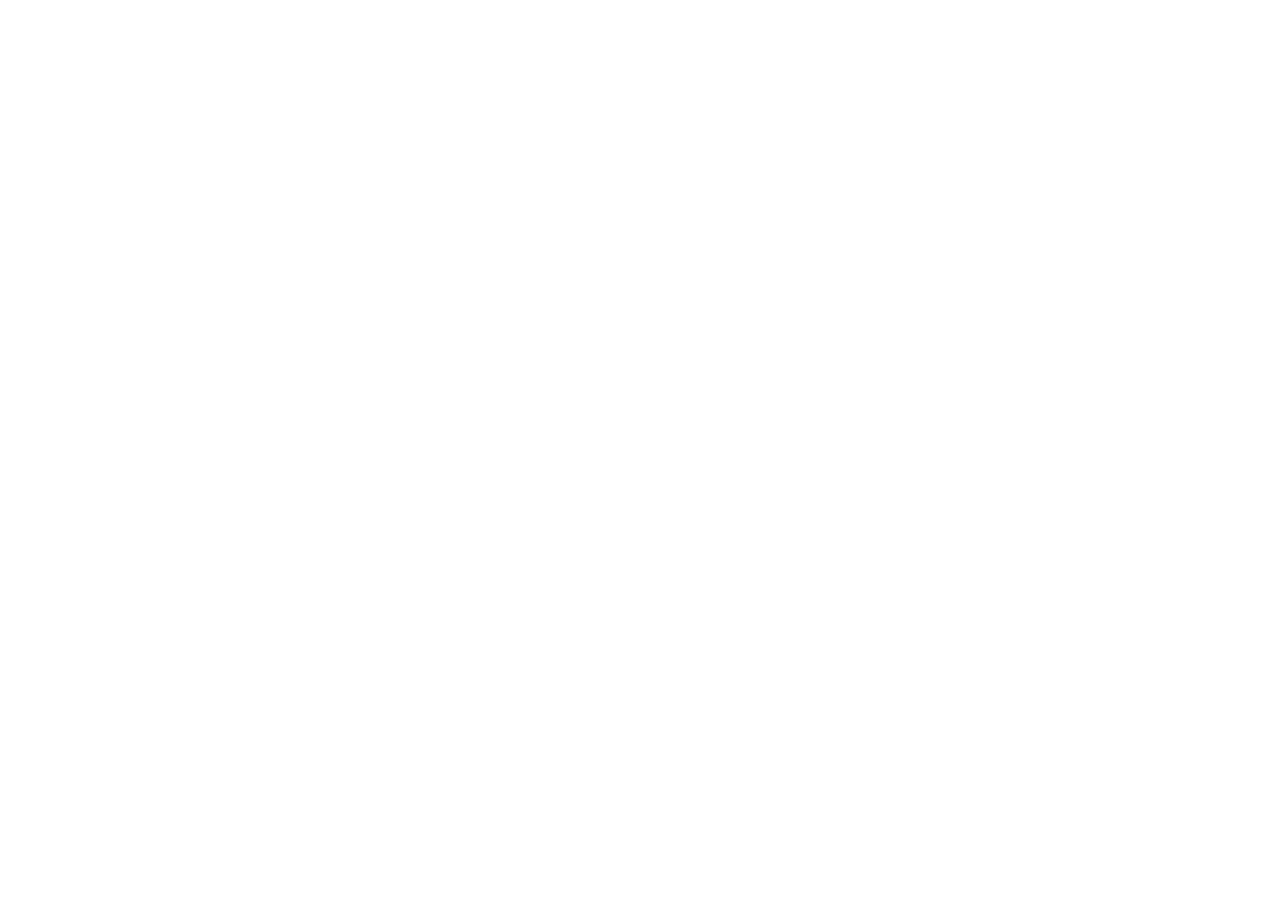
==== index.html @ c957949d "create project" ====
<!DOCTYPE html>
<html lang="en">

<head>
    <meta charset="UTF-8">
    <meta http-equiv="X-UA-Compatible" content="IE=edge">
    <meta name="viewport" content="width=device-width, initial-scale=1.0">
    <title>Document</title>
</head>

<body>

</body>

</html>
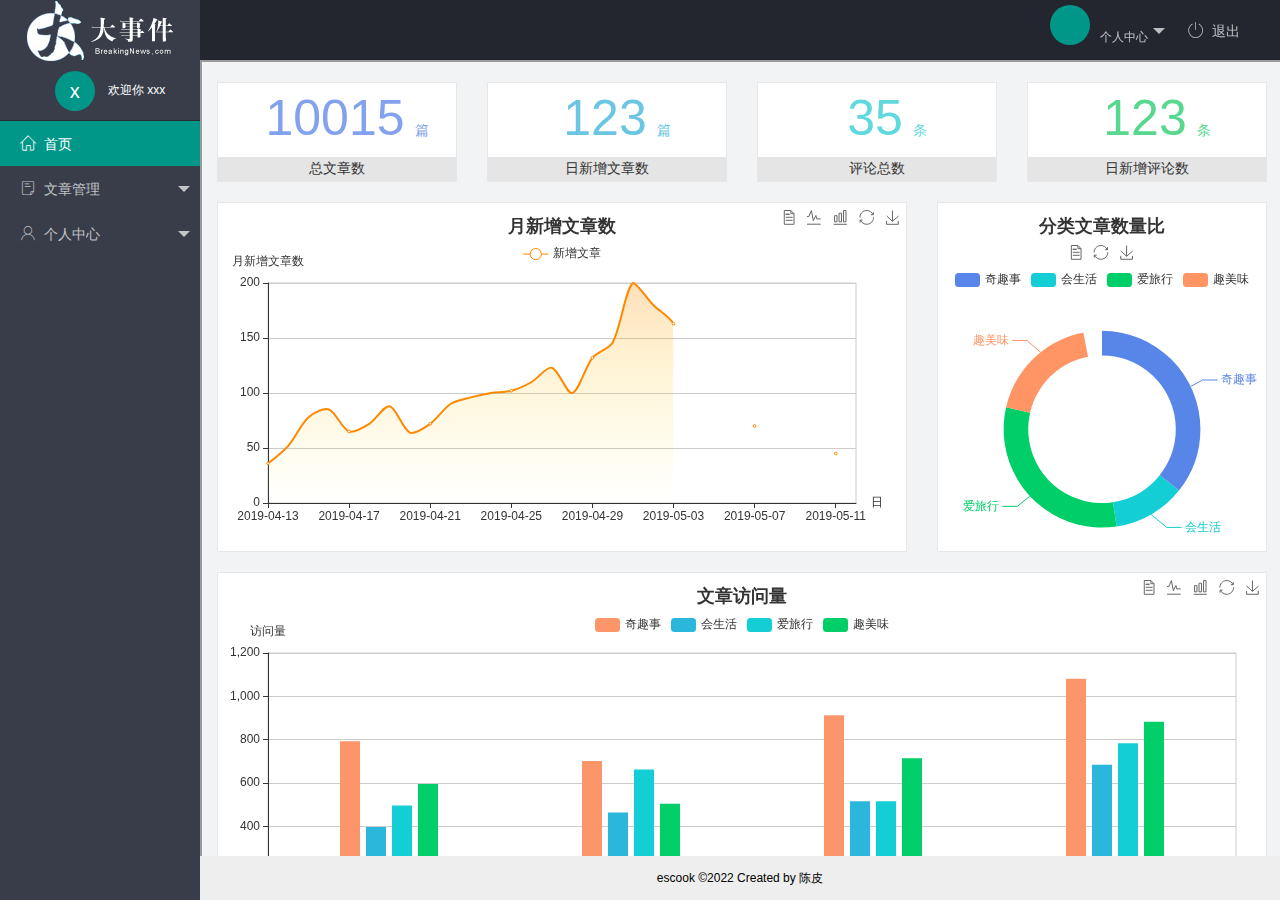
==== commit 9de8054d: "完成了主页的开发" ====
--- a/index.html
+++ b/index.html
@@ -6,9 +6,98 @@
     <meta http-equiv="X-UA-Compatible" content="IE=edge">
     <meta name="viewport" content="width=device-width, initial-scale=1.0">
     <title>Document</title>
+    <!-- 引入layui.css -->
+    <link rel="stylesheet" href="./assets/lib/layui/css/layui.css">
+    <!-- 引入自定义样式index.css -->
+    <link rel="stylesheet" href="./assets/css/index.css">
+    <!-- 引入字体图标 -->
+    <link rel="stylesheet" href="./assets/fonts/iconfont.css">
 </head>
 
 <body>
+    <div class="layui-layout layui-layout-admin">
+        <div class="layui-header">
+            <div class="layui-logo layui-hide-xs layui-bg-black">
+                <img src="./assets/images/logo.png" alt="">
+            </div>
+            <!-- 头部区域（可配合layui 已有的水平导航） -->
+            <ul class="layui-nav layui-layout-right">
+                <li class="layui-nav-item layui-hide layui-show-md-inline-block">
+                    <a href="javascript:;" class="userinfo">
+                        <img src="" class="layui-nav-img">
+                        <span class="text-avatar"></span>个人中心
+                    </a>
+                    <dl class="layui-nav-child">
+                        <dd><a href="">基本资料</a></dd>
+                        <dd><a href="">更换头像</a></dd>
+                        <dd><a href="">重置密码</a></dd>
+                    </dl>
+                </li>
+                <li class="layui-nav-item">
+                    <a href="javascript:;" id="btnLogout">
+                        <span class="iconfont icon-tuichu"></span>退出
+                    </a>
+                </li>
+            </ul>
+        </div>
+
+        <div class="layui-side layui-bg-black">
+            <div class="layui-side-scroll">
+                <div class="userinfo">
+                    <img src="" class="layui-nav-img">
+                    <span class="text-avatar">x</span>
+                    <span class="welcome">欢迎你 xxx</span>
+                </div>
+                <!-- 左侧导航区域（可配合layui已有的垂直导航） -->
+                <ul class="layui-nav layui-nav-tree" lay-shrink="all">
+                    <li class="layui-nav-item layui-this">
+                        <a href="./home/dashboard.html" target="fm">
+                            <span class="iconfont icon-home"></span>首页
+                        </a>
+                    </li>
+                    <li class="layui-nav-item">
+                        <a class="" href="javascript:;">
+                            <span class="iconfont icon-16"></span>文章管理
+                        </a>
+                        <dl class="layui-nav-child">
+                            <dd><a href="javascript:;"><i class="layui-icon layui-icon-app"></i>文章类别</a></dd>
+                            <dd><a href="javascript:;"><i class="layui-icon layui-icon-app"></i>文章列表</a></dd>
+                            <dd><a href="javascript:;"><i class="layui-icon layui-icon-app"></i>发布文章</a></dd>
+                        </dl>
+                    </li>
+                    <!--  layui-nav-itemed -->
+                    <li class="layui-nav-item">
+                        <a href="javascript:;">
+                            <span class="iconfont icon-user"></span>个人中心
+                        </a>
+                        <dl class="layui-nav-child">
+                            <dd><a href="javascript:;"><i class="layui-icon layui-icon-app"></i>基本资料</a></dd>
+                            <dd><a href="javascript:;"><i class="layui-icon layui-icon-app"></i>更换头像</a></dd>
+                            <dd><a href="javascript:;"><i class="layui-icon layui-icon-app"></i>重置密码</a></dd>
+                        </dl>
+                    </li>
+                </ul>
+            </div>
+        </div>
+
+        <div class="layui-body">
+            <iframe name="fm" src="./home/dashboard.html"></iframe>
+        </div>
+
+        <div class="layui-footer">
+            <!-- 底部固定区域 -->
+            escook ©2022 Created by 陈皮
+        </div>
+    </div>
+
+    <!-- 引入layui.js -->
+    <script src="./assets/lib/layui/layui.all.js"></script>
+    <!-- 引入jq -->
+    <script src="./assets/lib/jquery.js"></script>
+    <!-- 引入ajaxPrefilter -->
+    <script src="./assets/js/baseAPI.js"></script>
+    <!-- 引入自定义的js -->
+    <script src="./assets/js/index.js"></script>
 
 </body>
 
--- a/assets/lib/layui/css/layui.css
+++ b/assets/lib/layui/css/layui.css
@@ -0,0 +1,2 @@
+/** layui-v2.5.5 MIT License By https://www.layui.com */
+ .layui-inline,img{display:inline-block;vertical-align:middle}h1,h2,h3,h4,h5,h6{font-weight:400}.layui-edge,.layui-header,.layui-inline,.layui-main{position:relative}.layui-body,.layui-edge,.layui-elip{overflow:hidden}.layui-btn,.layui-edge,.layui-inline,img{vertical-align:middle}.layui-btn,.layui-disabled,.layui-icon,.layui-unselect{-moz-user-select:none;-webkit-user-select:none;-ms-user-select:none}.layui-elip,.layui-form-checkbox span,.layui-form-pane .layui-form-label{text-overflow:ellipsis;white-space:nowrap}.layui-breadcrumb,.layui-tree-btnGroup{visibility:hidden}blockquote,body,button,dd,div,dl,dt,form,h1,h2,h3,h4,h5,h6,input,li,ol,p,pre,td,textarea,th,ul{margin:0;padding:0;-webkit-tap-highlight-color:rgba(0,0,0,0)}a:active,a:hover{outline:0}img{border:none}li{list-style:none}table{border-collapse:collapse;border-spacing:0}h4,h5,h6{font-size:100%}button,input,optgroup,option,select,textarea{font-family:inherit;font-size:inherit;font-style:inherit;font-weight:inherit;outline:0}pre{white-space:pre-wrap;white-space:-moz-pre-wrap;white-space:-pre-wrap;white-space:-o-pre-wrap;word-wrap:break-word}body{line-height:24px;font:14px Helvetica Neue,Helvetica,PingFang SC,Tahoma,Arial,sans-serif}hr{height:1px;margin:10px 0;border:0;clear:both}a{color:#333;text-decoration:none}a:hover{color:#777}a cite{font-style:normal;*cursor:pointer}.layui-border-box,.layui-border-box *{box-sizing:border-box}.layui-box,.layui-box *{box-sizing:content-box}.layui-clear{clear:both;*zoom:1}.layui-clear:after{content:'\20';clear:both;*zoom:1;display:block;height:0}.layui-inline{*display:inline;*zoom:1}.layui-edge{display:inline-block;width:0;height:0;border-width:6px;border-style:dashed;border-color:transparent}.layui-edge-top{top:-4px;border-bottom-color:#999;border-bottom-style:solid}.layui-edge-right{border-left-color:#999;border-left-style:solid}.layui-edge-bottom{top:2px;border-top-color:#999;border-top-style:solid}.layui-edge-left{border-right-color:#999;border-right-style:solid}.layui-disabled,.layui-disabled:hover{color:#d2d2d2!important;cursor:not-allowed!important}.layui-circle{border-radius:100%}.layui-show{display:block!important}.layui-hide{display:none!important}@font-face{font-family:layui-icon;src:url(../font/iconfont.eot?v=250);src:url(../font/iconfont.eot?v=250#iefix) format('embedded-opentype'),url(../font/iconfont.woff2?v=250) format('woff2'),url(../font/iconfont.woff?v=250) format('woff'),url(../font/iconfont.ttf?v=250) format('truetype'),url(../font/iconfont.svg?v=250#layui-icon) format('svg')}.layui-icon{font-family:layui-icon!important;font-size:16px;font-style:normal;-webkit-font-smoothing:antialiased;-moz-osx-font-smoothing:grayscale}.layui-icon-reply-fill:before{content:"\e611"}.layui-icon-set-fill:before{content:"\e614"}.layui-icon-menu-fill:before{content:"\e60f"}.layui-icon-search:before{content:"\e615"}.layui-icon-share:before{content:"\e641"}.layui-icon-set-sm:before{content:"\e620"}.layui-icon-engine:before{content:"\e628"}.layui-icon-close:before{content:"\1006"}.layui-icon-close-fill:before{content:"\1007"}.layui-icon-chart-screen:before{content:"\e629"}.layui-icon-star:before{content:"\e600"}.layui-icon-circle-dot:before{content:"\e617"}.layui-icon-chat:before{content:"\e606"}.layui-icon-release:before{content:"\e609"}.layui-icon-list:before{content:"\e60a"}.layui-icon-chart:before{content:"\e62c"}.layui-icon-ok-circle:before{content:"\1005"}.layui-icon-layim-theme:before{content:"\e61b"}.layui-icon-table:before{content:"\e62d"}.layui-icon-right:before{content:"\e602"}.layui-icon-left:before{content:"\e603"}.layui-icon-cart-simple:before{content:"\e698"}.layui-icon-face-cry:before{content:"\e69c"}.layui-icon-face-smile:before{content:"\e6af"}.layui-icon-survey:before{content:"\e6b2"}.layui-icon-tree:before{content:"\e62e"}.layui-icon-upload-circle:before{content:"\e62f"}.layui-icon-add-circle:before{content:"\e61f"}.layui-icon-download-circle:before{content:"\e601"}.layui-icon-templeate-1:before{content:"\e630"}.layui-icon-util:before{content:"\e631"}.layui-icon-face-surprised:before{content:"\e664"}.layui-icon-edit:before{content:"\e642"}.layui-icon-speaker:before{content:"\e645"}.layui-icon-down:before{content:"\e61a"}.layui-icon-file:before{content:"\e621"}.layui-icon-layouts:before{content:"\e632"}.layui-icon-rate-half:before{content:"\e6c9"}.layui-icon-add-circle-fine:before{content:"\e608"}.layui-icon-prev-circle:before{content:"\e633"}.layui-icon-read:before{content:"\e705"}.layui-icon-404:before{content:"\e61c"}.layui-icon-carousel:before{content:"\e634"}.layui-icon-help:before{content:"\e607"}.layui-icon-code-circle:before{content:"\e635"}.layui-icon-water:before{content:"\e636"}.layui-icon-username:before{content:"\e66f"}.layui-icon-find-fill:before{content:"\e670"}.layui-icon-about:before{content:"\e60b"}.layui-icon-location:before{content:"\e715"}.layui-icon-up:before{content:"\e619"}.layui-icon-pause:before{content:"\e651"}.layui-icon-date:before{content:"\e637"}.layui-icon-layim-uploadfile:before{content:"\e61d"}.layui-icon-delete:before{content:"\e640"}.layui-icon-play:before{content:"\e652"}.layui-icon-top:before{content:"\e604"}.layui-icon-friends:before{content:"\e612"}.layui-icon-refresh-3:before{content:"\e9aa"}.layui-icon-ok:before{content:"\e605"}.layui-icon-layer:before{content:"\e638"}.layui-icon-face-smile-fine:before{content:"\e60c"}.layui-icon-dollar:before{content:"\e659"}.layui-icon-group:before{content:"\e613"}.layui-icon-layim-download:before{content:"\e61e"}.layui-icon-picture-fine:before{content:"\e60d"}.layui-icon-link:before{content:"\e64c"}.layui-icon-diamond:before{content:"\e735"}.layui-icon-log:before{content:"\e60e"}.layui-icon-rate-solid:before{content:"\e67a"}.layui-icon-fonts-del:before{content:"\e64f"}.layui-icon-unlink:before{content:"\e64d"}.layui-icon-fonts-clear:before{content:"\e639"}.layui-icon-triangle-r:before{content:"\e623"}.layui-icon-circle:before{content:"\e63f"}.layui-icon-radio:before{content:"\e643"}.layui-icon-align-center:before{content:"\e647"}.layui-icon-align-right:before{content:"\e648"}.layui-icon-align-left:before{content:"\e649"}.layui-icon-loading-1:before{content:"\e63e"}.layui-icon-return:before{content:"\e65c"}.layui-icon-fonts-strong:before{content:"\e62b"}.layui-icon-upload:before{content:"\e67c"}.layui-icon-dialogue:before{content:"\e63a"}.layui-icon-video:before{content:"\e6ed"}.layui-icon-headset:before{content:"\e6fc"}.layui-icon-cellphone-fine:before{content:"\e63b"}.layui-icon-add-1:before{content:"\e654"}.layui-icon-face-smile-b:before{content:"\e650"}.layui-icon-fonts-html:before{content:"\e64b"}.layui-icon-form:before{content:"\e63c"}.layui-icon-cart:before{content:"\e657"}.layui-icon-camera-fill:before{content:"\e65d"}.layui-icon-tabs:before{content:"\e62a"}.layui-icon-fonts-code:before{content:"\e64e"}.layui-icon-fire:before{content:"\e756"}.layui-icon-set:before{content:"\e716"}.layui-icon-fonts-u:before{content:"\e646"}.layui-icon-triangle-d:before{content:"\e625"}.layui-icon-tips:before{content:"\e702"}.layui-icon-picture:before{content:"\e64a"}.layui-icon-more-vertical:before{content:"\e671"}.layui-icon-flag:before{content:"\e66c"}.layui-icon-loading:before{content:"\e63d"}.layui-icon-fonts-i:before{content:"\e644"}.layui-icon-refresh-1:before{content:"\e666"}.layui-icon-rmb:before{content:"\e65e"}.layui-icon-home:before{content:"\e68e"}.layui-icon-user:before{content:"\e770"}.layui-icon-notice:before{content:"\e667"}.layui-icon-login-weibo:before{content:"\e675"}.layui-icon-voice:before{content:"\e688"}.layui-icon-upload-drag:before{content:"\e681"}.layui-icon-login-qq:before{content:"\e676"}.layui-icon-snowflake:before{content:"\e6b1"}.layui-icon-file-b:before{content:"\e655"}.layui-icon-template:before{content:"\e663"}.layui-icon-auz:before{content:"\e672"}.layui-icon-console:before{content:"\e665"}.layui-icon-app:before{content:"\e653"}.layui-icon-prev:before{content:"\e65a"}.layui-icon-website:before{content:"\e7ae"}.layui-icon-next:before{content:"\e65b"}.layui-icon-component:before{content:"\e857"}.layui-icon-more:before{content:"\e65f"}.layui-icon-login-wechat:before{content:"\e677"}.layui-icon-shrink-right:before{content:"\e668"}.layui-icon-spread-left:before{content:"\e66b"}.layui-icon-camera:before{content:"\e660"}.layui-icon-note:before{content:"\e66e"}.layui-icon-refresh:before{content:"\e669"}.layui-icon-female:before{content:"\e661"}.layui-icon-male:before{content:"\e662"}.layui-icon-password:before{content:"\e673"}.layui-icon-senior:before{content:"\e674"}.layui-icon-theme:before{content:"\e66a"}.layui-icon-tread:before{content:"\e6c5"}.layui-icon-praise:before{content:"\e6c6"}.layui-icon-star-fill:before{content:"\e658"}.layui-icon-rate:before{content:"\e67b"}.layui-icon-template-1:before{content:"\e656"}.layui-icon-vercode:before{content:"\e679"}.layui-icon-cellphone:before{content:"\e678"}.layui-icon-screen-full:before{content:"\e622"}.layui-icon-screen-restore:before{content:"\e758"}.layui-icon-cols:before{content:"\e610"}.layui-icon-export:before{content:"\e67d"}.layui-icon-print:before{content:"\e66d"}.layui-icon-slider:before{content:"\e714"}.layui-icon-addition:before{content:"\e624"}.layui-icon-subtraction:before{content:"\e67e"}.layui-icon-service:before{content:"\e626"}.layui-icon-transfer:before{content:"\e691"}.layui-main{width:1140px;margin:0 auto}.layui-header{z-index:1000;height:60px}.layui-header a:hover{transition:all .5s;-webkit-transition:all .5s}.layui-side{position:fixed;left:0;top:0;bottom:0;z-index:999;width:200px;overflow-x:hidden}.layui-side-scroll{position:relative;width:220px;height:100%;overflow-x:hidden}.layui-body{position:absolute;left:200px;right:0;top:0;bottom:0;z-index:998;width:auto;overflow-y:auto;box-sizing:border-box}.layui-layout-body{overflow:hidden}.layui-layout-admin .layui-header{background-color:#23262E}.layui-layout-admin .layui-side{top:60px;width:200px;overflow-x:hidden}.layui-layout-admin .layui-body{position:fixed;top:60px;bottom:44px}.layui-layout-admin .layui-main{width:auto;margin:0 15px}.layui-layout-admin .layui-footer{position:fixed;left:200px;right:0;bottom:0;height:44px;line-height:44px;padding:0 15px;background-color:#eee}.layui-layout-admin .layui-logo{position:absolute;left:0;top:0;width:200px;height:100%;line-height:60px;text-align:center;color:#009688;font-size:16px}.layui-layout-admin .layui-header .layui-nav{background:0 0}.layui-layout-left{position:absolute!important;left:200px;top:0}.layui-layout-right{position:absolute!important;right:0;top:0}.layui-container{position:relative;margin:0 auto;padding:0 15px;box-sizing:border-box}.layui-fluid{position:relative;margin:0 auto;padding:0 15px}.layui-row:after,.layui-row:before{content:'';display:block;clear:both}.layui-col-lg1,.layui-col-lg10,.layui-col-lg11,.layui-col-lg12,.layui-col-lg2,.layui-col-lg3,.layui-col-lg4,.layui-col-lg5,.layui-col-lg6,.layui-col-lg7,.layui-col-lg8,.layui-col-lg9,.layui-col-md1,.layui-col-md10,.layui-col-md11,.layui-col-md12,.layui-col-md2,.layui-col-md3,.layui-col-md4,.layui-col-md5,.layui-col-md6,.layui-col-md7,.layui-col-md8,.layui-col-md9,.layui-col-sm1,.layui-col-sm10,.layui-col-sm11,.layui-col-sm12,.layui-col-sm2,.layui-col-sm3,.layui-col-sm4,.layui-col-sm5,.layui-col-sm6,.layui-col-sm7,.layui-col-sm8,.layui-col-sm9,.layui-col-xs1,.layui-col-xs10,.layui-col-xs11,.layui-col-xs12,.layui-col-xs2,.layui-col-xs3,.layui-col-xs4,.layui-col-xs5,.layui-col-xs6,.layui-col-xs7,.layui-col-xs8,.layui-col-xs9{position:relative;display:block;box-sizing:border-box}.layui-col-xs1,.layui-col-xs10,.layui-col-xs11,.layui-col-xs12,.layui-col-xs2,.layui-col-xs3,.layui-col-xs4,.layui-col-xs5,.layui-col-xs6,.layui-col-xs7,.layui-col-xs8,.layui-col-xs9{float:left}.layui-col-xs1{width:8.33333333%}.layui-col-xs2{width:16.66666667%}.layui-col-xs3{width:25%}.layui-col-xs4{width:33.33333333%}.layui-col-xs5{width:41.66666667%}.layui-col-xs6{width:50%}.layui-col-xs7{width:58.33333333%}.layui-col-xs8{width:66.66666667%}.layui-col-xs9{width:75%}.layui-col-xs10{width:83.33333333%}.layui-col-xs11{width:91.66666667%}.layui-col-xs12{width:100%}.layui-col-xs-offset1{margin-left:8.33333333%}.layui-col-xs-offset2{margin-left:16.66666667%}.layui-col-xs-offset3{margin-left:25%}.layui-col-xs-offset4{margin-left:33.33333333%}.layui-col-xs-offset5{margin-left:41.66666667%}.layui-col-xs-offset6{margin-left:50%}.layui-col-xs-offset7{margin-left:58.33333333%}.layui-col-xs-offset8{margin-left:66.66666667%}.layui-col-xs-offset9{margin-left:75%}.layui-col-xs-offset10{margin-left:83.33333333%}.layui-col-xs-offset11{margin-left:91.66666667%}.layui-col-xs-offset12{margin-left:100%}@media screen and (max-width:768px){.layui-hide-xs{display:none!important}.layui-show-xs-block{display:block!important}.layui-show-xs-inline{display:inline!important}.layui-show-xs-inline-block{display:inline-block!important}}@media screen and (min-width:768px){.layui-container{width:750px}.layui-hide-sm{display:none!important}.layui-show-sm-block{display:block!important}.layui-show-sm-inline{display:inline!important}.layui-show-sm-inline-block{display:inline-block!important}.layui-col-sm1,.layui-col-sm10,.layui-col-sm11,.layui-col-sm12,.layui-col-sm2,.layui-col-sm3,.layui-col-sm4,.layui-col-sm5,.layui-col-sm6,.layui-col-sm7,.layui-col-sm8,.layui-col-sm9{float:left}.layui-col-sm1{width:8.33333333%}.layui-col-sm2{width:16.66666667%}.layui-col-sm3{width:25%}.layui-col-sm4{width:33.33333333%}.layui-col-sm5{width:41.66666667%}.layui-col-sm6{width:50%}.layui-col-sm7{width:58.33333333%}.layui-col-sm8{width:66.66666667%}.layui-col-sm9{width:75%}.layui-col-sm10{width:83.33333333%}.layui-col-sm11{width:91.66666667%}.layui-col-sm12{width:100%}.layui-col-sm-offset1{margin-left:8.33333333%}.layui-col-sm-offset2{margin-left:16.66666667%}.layui-col-sm-offset3{margin-left:25%}.layui-col-sm-offset4{margin-left:33.33333333%}.layui-col-sm-offset5{margin-left:41.66666667%}.layui-col-sm-offset6{margin-left:50%}.layui-col-sm-offset7{margin-left:58.33333333%}.layui-col-sm-offset8{margin-left:66.66666667%}.layui-col-sm-offset9{margin-left:75%}.layui-col-sm-offset10{margin-left:83.33333333%}.layui-col-sm-offset11{margin-left:91.66666667%}.layui-col-sm-offset12{margin-left:100%}}@media screen and (min-width:992px){.layui-container{width:970px}.layui-hide-md{display:none!important}.layui-show-md-block{display:block!important}.layui-show-md-inline{display:inline!important}.layui-show-md-inline-block{display:inline-block!important}.layui-col-md1,.layui-col-md10,.layui-col-md11,.layui-col-md12,.layui-col-md2,.layui-col-md3,.layui-col-md4,.layui-col-md5,.layui-col-md6,.layui-col-md7,.layui-col-md8,.layui-col-md9{float:left}.layui-col-md1{width:8.33333333%}.layui-col-md2{width:16.66666667%}.layui-col-md3{width:25%}.layui-col-md4{width:33.33333333%}.layui-col-md5{width:41.66666667%}.layui-col-md6{width:50%}.layui-col-md7{width:58.33333333%}.layui-col-md8{width:66.66666667%}.layui-col-md9{width:75%}.layui-col-md10{width:83.33333333%}.layui-col-md11{width:91.66666667%}.layui-col-md12{width:100%}.layui-col-md-offset1{margin-left:8.33333333%}.layui-col-md-offset2{margin-left:16.66666667%}.layui-col-md-offset3{margin-left:25%}.layui-col-md-offset4{margin-left:33.33333333%}.layui-col-md-offset5{margin-left:41.66666667%}.layui-col-md-offset6{margin-left:50%}.layui-col-md-offset7{margin-left:58.33333333%}.layui-col-md-offset8{margin-left:66.66666667%}.layui-col-md-offset9{margin-left:75%}.layui-col-md-offset10{margin-left:83.33333333%}.layui-col-md-offset11{margin-left:91.66666667%}.layui-col-md-offset12{margin-left:100%}}@media screen and (min-width:1200px){.layui-container{width:1170px}.layui-hide-lg{display:none!important}.layui-show-lg-block{display:block!important}.layui-show-lg-inline{display:inline!important}.layui-show-lg-inline-block{display:inline-block!important}.layui-col-lg1,.layui-col-lg10,.layui-col-lg11,.layui-col-lg12,.layui-col-lg2,.layui-col-lg3,.layui-col-lg4,.layui-col-lg5,.layui-col-lg6,.layui-col-lg7,.layui-col-lg8,.layui-col-lg9{float:left}.layui-col-lg1{width:8.33333333%}.layui-col-lg2{width:16.66666667%}.layui-col-lg3{width:25%}.layui-col-lg4{width:33.33333333%}.layui-col-lg5{width:41.66666667%}.layui-col-lg6{width:50%}.layui-col-lg7{width:58.33333333%}.layui-col-lg8{width:66.66666667%}.layui-col-lg9{width:75%}.layui-col-lg10{width:83.33333333%}.layui-col-lg11{width:91.66666667%}.layui-col-lg12{width:100%}.layui-col-lg-offset1{margin-left:8.33333333%}.layui-col-lg-offset2{margin-left:16.66666667%}.layui-col-lg-offset3{margin-left:25%}.layui-col-lg-offset4{margin-left:33.33333333%}.layui-col-lg-offset5{margin-left:41.66666667%}.layui-col-lg-offset6{margin-left:50%}.layui-col-lg-offset7{margin-left:58.33333333%}.layui-col-lg-offset8{margin-left:66.66666667%}.layui-col-lg-offset9{margin-left:75%}.layui-col-lg-offset10{margin-left:83.33333333%}.layui-col-lg-offset11{margin-left:91.66666667%}.layui-col-lg-offset12{margin-left:100%}}.layui-col-space1{margin:-.5px}.layui-col-space1>*{padding:.5px}.layui-col-space3{margin:-1.5px}.layui-col-space3>*{padding:1.5px}.layui-col-space5{margin:-2.5px}.layui-col-space5>*{padding:2.5px}.layui-col-space8{margin:-3.5px}.layui-col-space8>*{padding:3.5px}.layui-col-space10{margin:-5px}.layui-col-space10>*{padding:5px}.layui-col-space12{margin:-6px}.layui-col-space12>*{padding:6px}.layui-col-space15{margin:-7.5px}.layui-col-space15>*{padding:7.5px}.layui-col-space18{margin:-9px}.layui-col-space18>*{padding:9px}.layui-col-space20{margin:-10px}.layui-col-space20>*{padding:10px}.layui-col-space22{margin:-11px}.layui-col-space22>*{padding:11px}.layui-col-space25{margin:-12.5px}.layui-col-space25>*{padding:12.5px}.layui-col-space30{margin:-15px}.layui-col-space30>*{padding:15px}.layui-btn,.layui-input,.layui-select,.layui-textarea,.layui-upload-button{outline:0;-webkit-appearance:none;transition:all .3s;-webkit-transition:all .3s;box-sizing:border-box}.layui-elem-quote{margin-bottom:10px;padding:15px;line-height:22px;border-left:5px solid #009688;border-radius:0 2px 2px 0;background-color:#f2f2f2}.layui-quote-nm{border-style:solid;border-width:1px 1px 1px 5px;background:0 0}.layui-elem-field{margin-bottom:10px;padding:0;border-width:1px;border-style:solid}.layui-elem-field legend{margin-left:20px;padding:0 10px;font-size:20px;font-weight:300}.layui-field-title{margin:10px 0 20px;border-width:1px 0 0}.layui-field-box{padding:10px 15px}.layui-field-title .layui-field-box{padding:10px 0}.layui-progress{position:relative;height:6px;border-radius:20px;background-color:#e2e2e2}.layui-progress-bar{position:absolute;left:0;top:0;width:0;max-width:100%;height:6px;border-radius:20px;text-align:right;background-color:#5FB878;transition:all .3s;-webkit-transition:all .3s}.layui-progress-big,.layui-progress-big .layui-progress-bar{height:18px;line-height:18px}.layui-progress-text{position:relative;top:-20px;line-height:18px;font-size:12px;color:#666}.layui-progress-big .layui-progress-text{position:static;padding:0 10px;color:#fff}.layui-collapse{border-width:1px;border-style:solid;border-radius:2px}.layui-colla-content,.layui-colla-item{border-top-width:1px;border-top-style:solid}.layui-colla-item:first-child{border-top:none}.layui-colla-title{position:relative;height:42px;line-height:42px;padding:0 15px 0 35px;color:#333;background-color:#f2f2f2;cursor:pointer;font-size:14px;overflow:hidden}.layui-colla-content{display:none;padding:10px 15px;line-height:22px;color:#666}.layui-colla-icon{position:absolute;left:15px;top:0;font-size:14px}.layui-card{margin-bottom:15px;border-radius:2px;background-color:#fff;box-shadow:0 1px 2px 0 rgba(0,0,0,.05)}.layui-card:last-child{margin-bottom:0}.layui-card-header{position:relative;height:42px;line-height:42px;padding:0 15px;border-bottom:1px solid #f6f6f6;color:#333;border-radius:2px 2px 0 0;font-size:14px}.layui-bg-black,.layui-bg-blue,.layui-bg-cyan,.layui-bg-green,.layui-bg-orange,.layui-bg-red{color:#fff!important}.layui-card-body{position:relative;padding:10px 15px;line-height:24px}.layui-card-body[pad15]{padding:15px}.layui-card-body[pad20]{padding:20px}.layui-card-body .layui-table{margin:5px 0}.layui-card .layui-tab{margin:0}.layui-panel-window{position:relative;padding:15px;border-radius:0;border-top:5px solid #E6E6E6;background-color:#fff}.layui-auxiliar-moving{position:fixed;left:0;right:0;top:0;bottom:0;width:100%;height:100%;background:0 0;z-index:9999999999}.layui-form-label,.layui-form-mid,.layui-form-select,.layui-input-block,.layui-input-inline,.layui-textarea{position:relative}.layui-bg-red{background-color:#FF5722!important}.layui-bg-orange{background-color:#FFB800!important}.layui-bg-green{background-color:#009688!important}.layui-bg-cyan{background-color:#2F4056!important}.layui-bg-blue{background-color:#1E9FFF!important}.layui-bg-black{background-color:#393D49!important}.layui-bg-gray{background-color:#eee!important;color:#666!important}.layui-badge-rim,.layui-colla-content,.layui-colla-item,.layui-collapse,.layui-elem-field,.layui-form-pane .layui-form-item[pane],.layui-form-pane .layui-form-label,.layui-input,.layui-layedit,.layui-layedit-tool,.layui-quote-nm,.layui-select,.layui-tab-bar,.layui-tab-card,.layui-tab-title,.layui-tab-title .layui-this:after,.layui-textarea{border-color:#e6e6e6}.layui-timeline-item:before,hr{background-color:#e6e6e6}.layui-text{line-height:22px;font-size:14px;color:#666}.layui-text h1,.layui-text h2,.layui-text h3{font-weight:500;color:#333}.layui-text h1{font-size:30px}.layui-text h2{font-size:24px}.layui-text h3{font-size:18px}.layui-text a:not(.layui-btn){color:#01AAED}.layui-text a:not(.layui-btn):hover{text-decoration:underline}.layui-text ul{padding:5px 0 5px 15px}.layui-text ul li{margin-top:5px;list-style-type:disc}.layui-text em,.layui-word-aux{color:#999!important;padding:0 5px!important}.layui-btn{display:inline-block;height:38px;line-height:38px;padding:0 18px;background-color:#009688;color:#fff;white-space:nowrap;text-align:center;font-size:14px;border:none;border-radius:2px;cursor:pointer}.layui-btn:hover{opacity:.8;filter:alpha(opacity=80);color:#fff}.layui-btn:active{opacity:1;filter:alpha(opacity=100)}.layui-btn+.layui-btn{margin-left:10px}.layui-btn-container{font-size:0}.layui-btn-container .layui-btn{margin-right:10px;margin-bottom:10px}.layui-btn-container .layui-btn+.layui-btn{margin-left:0}.layui-table .layui-btn-container .layui-btn{margin-bottom:9px}.layui-btn-radius{border-radius:100px}.layui-btn .layui-icon{margin-right:3px;font-size:18px;vertical-align:bottom;vertical-align:middle\9}.layui-btn-primary{border:1px solid #C9C9C9;background-color:#fff;color:#555}.layui-btn-primary:hover{border-color:#009688;color:#333}.layui-btn-normal{background-color:#1E9FFF}.layui-btn-warm{background-color:#FFB800}.layui-btn-danger{background-color:#FF5722}.layui-btn-checked{background-color:#5FB878}.layui-btn-disabled,.layui-btn-disabled:active,.layui-btn-disabled:hover{border:1px solid #e6e6e6;background-color:#FBFBFB;color:#C9C9C9;cursor:not-allowed;opacity:1}.layui-btn-lg{height:44px;line-height:44px;padding:0 25px;font-size:16px}.layui-btn-sm{height:30px;line-height:30px;padding:0 10px;font-size:12px}.layui-btn-sm i{font-size:16px!important}.layui-btn-xs{height:22px;line-height:22px;padding:0 5px;font-size:12px}.layui-btn-xs i{font-size:14px!important}.layui-btn-group{display:inline-block;vertical-align:middle;font-size:0}.layui-btn-group .layui-btn{margin-left:0!important;margin-right:0!important;border-left:1px solid rgba(255,255,255,.5);border-radius:0}.layui-btn-group .layui-btn-primary{border-left:none}.layui-btn-group .layui-btn-primary:hover{border-color:#C9C9C9;color:#009688}.layui-btn-group .layui-btn:first-child{border-left:none;border-radius:2px 0 0 2px}.layui-btn-group .layui-btn-primary:first-child{border-left:1px solid #c9c9c9}.layui-btn-group .layui-btn:last-child{border-radius:0 2px 2px 0}.layui-btn-group .layui-btn+.layui-btn{margin-left:0}.layui-btn-group+.layui-btn-group{margin-left:10px}.layui-btn-fluid{width:100%}.layui-input,.layui-select,.layui-textarea{height:38px;line-height:1.3;line-height:38px\9;border-width:1px;border-style:solid;background-color:#fff;border-radius:2px}.layui-input::-webkit-input-placeholder,.layui-select::-webkit-input-placeholder,.layui-textarea::-webkit-input-placeholder{line-height:1.3}.layui-input,.layui-textarea{display:block;width:100%;padding-left:10px}.layui-input:hover,.layui-textarea:hover{border-color:#D2D2D2!important}.layui-input:focus,.layui-textarea:focus{border-color:#C9C9C9!important}.layui-textarea{min-height:100px;height:auto;line-height:20px;padding:6px 10px;resize:vertical}.layui-select{padding:0 10px}.layui-form input[type=checkbox],.layui-form input[type=radio],.layui-form select{display:none}.layui-form [lay-ignore]{display:initial}.layui-form-item{margin-bottom:15px;clear:both;*zoom:1}.layui-form-item:after{content:'\20';clear:both;*zoom:1;display:block;height:0}.layui-form-label{float:left;display:block;padding:9px 15px;width:80px;font-weight:400;line-height:20px;text-align:right}.layui-form-label-col{display:block;float:none;padding:9px 0;line-height:20px;text-align:left}.layui-form-item .layui-inline{margin-bottom:5px;margin-right:10px}.layui-input-block{margin-left:110px;min-height:36px}.layui-input-inline{display:inline-block;vertical-align:middle}.layui-form-item .layui-input-inline{float:left;width:190px;margin-right:10px}.layui-form-text .layui-input-inline{width:auto}.layui-form-mid{float:left;display:block;padding:9px 0!important;line-height:20px;margin-right:10px}.layui-form-danger+.layui-form-select .layui-input,.layui-form-danger:focus{border-color:#FF5722!important}.layui-form-select .layui-input{padding-right:30px;cursor:pointer}.layui-form-select .layui-edge{position:absolute;right:10px;top:50%;margin-top:-3px;cursor:pointer;border-width:6px;border-top-color:#c2c2c2;border-top-style:solid;transition:all .3s;-webkit-transition:all .3s}.layui-form-select dl{display:none;position:absolute;left:0;top:42px;padding:5px 0;z-index:899;min-width:100%;border:1px solid #d2d2d2;max-height:300px;overflow-y:auto;background-color:#fff;border-radius:2px;box-shadow:0 2px 4px rgba(0,0,0,.12);box-sizing:border-box}.layui-form-select dl dd,.layui-form-select dl dt{padding:0 10px;line-height:36px;white-space:nowrap;overflow:hidden;text-overflow:ellipsis}.layui-form-select dl dt{font-size:12px;color:#999}.layui-form-select dl dd{cursor:pointer}.layui-form-select dl dd:hover{background-color:#f2f2f2;-webkit-transition:.5s all;transition:.5s all}.layui-form-select .layui-select-group dd{padding-left:20px}.layui-form-select dl dd.layui-select-tips{padding-left:10px!important;color:#999}.layui-form-select dl dd.layui-this{background-color:#5FB878;color:#fff}.layui-form-checkbox,.layui-form-select dl dd.layui-disabled{background-color:#fff}.layui-form-selected dl{display:block}.layui-form-checkbox,.layui-form-checkbox *,.layui-form-switch{display:inline-block;vertical-align:middle}.layui-form-selected .layui-edge{margin-top:-9px;-webkit-transform:rotate(180deg);transform:rotate(180deg);margin-top:-3px\9}:root .layui-form-selected .layui-edge{margin-top:-9px\0/IE9}.layui-form-selectup dl{top:auto;bottom:42px}.layui-select-none{margin:5px 0;text-align:center;color:#999}.layui-select-disabled .layui-disabled{border-color:#eee!important}.layui-select-disabled .layui-edge{border-top-color:#d2d2d2}.layui-form-checkbox{position:relative;height:30px;line-height:30px;margin-right:10px;padding-right:30px;cursor:pointer;font-size:0;-webkit-transition:.1s linear;transition:.1s linear;box-sizing:border-box}.layui-form-checkbox span{padding:0 10px;height:100%;font-size:14px;border-radius:2px 0 0 2px;background-color:#d2d2d2;color:#fff;overflow:hidden}.layui-form-checkbox:hover span{background-color:#c2c2c2}.layui-form-checkbox i{position:absolute;right:0;top:0;width:30px;height:28px;border:1px solid #d2d2d2;border-left:none;border-radius:0 2px 2px 0;color:#fff;font-size:20px;text-align:center}.layui-form-checkbox:hover i{border-color:#c2c2c2;color:#c2c2c2}.layui-form-checked,.layui-form-checked:hover{border-color:#5FB878}.layui-form-checked span,.layui-form-checked:hover span{background-color:#5FB878}.layui-form-checked i,.layui-form-checked:hover i{color:#5FB878}.layui-form-item .layui-form-checkbox{margin-top:4px}.layui-form-checkbox[lay-skin=primary]{height:auto!important;line-height:normal!important;min-width:18px;min-height:18px;border:none!important;margin-right:0;padding-left:28px;padding-right:0;background:0 0}.layui-form-checkbox[lay-skin=primary] span{padding-left:0;padding-right:15px;line-height:18px;background:0 0;color:#666}.layui-form-checkbox[lay-skin=primary] i{right:auto;left:0;width:16px;height:16px;line-height:16px;border:1px solid #d2d2d2;font-size:12px;border-radius:2px;background-color:#fff;-webkit-transition:.1s linear;transition:.1s linear}.layui-form-checkbox[lay-skin=primary]:hover i{border-color:#5FB878;color:#fff}.layui-form-checked[lay-skin=primary] i{border-color:#5FB878!important;background-color:#5FB878;color:#fff}.layui-checkbox-disbaled[lay-skin=primary] span{background:0 0!important;color:#c2c2c2}.layui-checkbox-disbaled[lay-skin=primary]:hover i{border-color:#d2d2d2}.layui-form-item .layui-form-checkbox[lay-skin=primary]{margin-top:10px}.layui-form-switch{position:relative;height:22px;line-height:22px;min-width:35px;padding:0 5px;margin-top:8px;border:1px solid #d2d2d2;border-radius:20px;cursor:pointer;background-color:#fff;-webkit-transition:.1s linear;transition:.1s linear}.layui-form-switch i{position:absolute;left:5px;top:3px;width:16px;height:16px;border-radius:20px;background-color:#d2d2d2;-webkit-transition:.1s linear;transition:.1s linear}.layui-form-switch em{position:relative;top:0;width:25px;margin-left:21px;padding:0!important;text-align:center!important;color:#999!important;font-style:normal!important;font-size:12px}.layui-form-onswitch{border-color:#5FB878;background-color:#5FB878}.layui-checkbox-disbaled,.layui-checkbox-disbaled i{border-color:#e2e2e2!important}.layui-form-onswitch i{left:100%;margin-left:-21px;background-color:#fff}.layui-form-onswitch em{margin-left:5px;margin-right:21px;color:#fff!important}.layui-checkbox-disbaled span{background-color:#e2e2e2!important}.layui-checkbox-disbaled:hover i{color:#fff!important}[lay-radio]{display:none}.layui-form-radio,.layui-form-radio *{display:inline-block;vertical-align:middle}.layui-form-radio{line-height:28px;margin:6px 10px 0 0;padding-right:10px;cursor:pointer;font-size:0}.layui-form-radio *{font-size:14px}.layui-form-radio>i{margin-right:8px;font-size:22px;color:#c2c2c2}.layui-form-radio>i:hover,.layui-form-radioed>i{color:#5FB878}.layui-radio-disbaled>i{color:#e2e2e2!important}.layui-form-pane .layui-form-label{width:110px;padding:8px 15px;height:38px;line-height:20px;border-width:1px;border-style:solid;border-radius:2px 0 0 2px;text-align:center;background-color:#FBFBFB;overflow:hidden;box-sizing:border-box}.layui-form-pane .layui-input-inline{margin-left:-1px}.layui-form-pane .layui-input-block{margin-left:110px;left:-1px}.layui-form-pane .layui-input{border-radius:0 2px 2px 0}.layui-form-pane .layui-form-text .layui-form-label{float:none;width:100%;border-radius:2px;box-sizing:border-box;text-align:left}.layui-form-pane .layui-form-text .layui-input-inline{display:block;margin:0;top:-1px;clear:both}.layui-form-pane .layui-form-text .layui-input-block{margin:0;left:0;top:-1px}.layui-form-pane .layui-form-text .layui-textarea{min-height:100px;border-radius:0 0 2px 2px}.layui-form-pane .layui-form-checkbox{margin:4px 0 4px 10px}.layui-form-pane .layui-form-radio,.layui-form-pane .layui-form-switch{margin-top:6px;margin-left:10px}.layui-form-pane .layui-form-item[pane]{position:relative;border-width:1px;border-style:solid}.layui-form-pane .layui-form-item[pane] .layui-form-label{position:absolute;left:0;top:0;height:100%;border-width:0 1px 0 0}.layui-form-pane .layui-form-item[pane] .layui-input-inline{margin-left:110px}@media screen and (max-width:450px){.layui-form-item .layui-form-label{text-overflow:ellipsis;overflow:hidden;white-space:nowrap}.layui-form-item .layui-inline{display:block;margin-right:0;margin-bottom:20px;clear:both}.layui-form-item .layui-inline:after{content:'\20';clear:both;display:block;height:0}.layui-form-item .layui-input-inline{display:block;float:none;left:-3px;width:auto;margin:0 0 10px 112px}.layui-form-item .layui-input-inline+.layui-form-mid{margin-left:110px;top:-5px;padding:0}.layui-form-item .layui-form-checkbox{margin-right:5px;margin-bottom:5px}}.layui-layedit{border-width:1px;border-style:solid;border-radius:2px}.layui-layedit-tool{padding:3px 5px;border-bottom-width:1px;border-bottom-style:solid;font-size:0}.layedit-tool-fixed{position:fixed;top:0;border-top:1px solid #e2e2e2}.layui-layedit-tool .layedit-tool-mid,.layui-layedit-tool .layui-icon{display:inline-block;vertical-align:middle;text-align:center;font-size:14px}.layui-layedit-tool .layui-icon{position:relative;width:32px;height:30px;line-height:30px;margin:3px 5px;color:#777;cursor:pointer;border-radius:2px}.layui-layedit-tool .layui-icon:hover{color:#393D49}.layui-layedit-tool .layui-icon:active{color:#000}.layui-layedit-tool .layedit-tool-active{background-color:#e2e2e2;color:#000}.layui-layedit-tool .layui-disabled,.layui-layedit-tool .layui-disabled:hover{color:#d2d2d2;cursor:not-allowed}.layui-layedit-tool .layedit-tool-mid{width:1px;height:18px;margin:0 10px;background-color:#d2d2d2}.layedit-tool-html{width:50px!important;font-size:30px!important}.layedit-tool-b,.layedit-tool-code,.layedit-tool-help{font-size:16px!important}.layedit-tool-d,.layedit-tool-face,.layedit-tool-image,.layedit-tool-unlink{font-size:18px!important}.layedit-tool-image input{position:absolute;font-size:0;left:0;top:0;width:100%;height:100%;opacity:.01;filter:Alpha(opacity=1);cursor:pointer}.layui-layedit-iframe iframe{display:block;width:100%}#LAY_layedit_code{overflow:hidden}.layui-laypage{display:inline-block;*display:inline;*zoom:1;vertical-align:middle;margin:10px 0;font-size:0}.layui-laypage>a:first-child,.layui-laypage>a:first-child em{border-radius:2px 0 0 2px}.layui-laypage>a:last-child,.layui-laypage>a:last-child em{border-radius:0 2px 2px 0}.layui-laypage>:first-child{margin-left:0!important}.layui-laypage>:last-child{margin-right:0!important}.layui-laypage a,.layui-laypage button,.layui-laypage input,.layui-laypage select,.layui-laypage span{border:1px solid #e2e2e2}.layui-laypage a,.layui-laypage span{display:inline-block;*display:inline;*zoom:1;vertical-align:middle;padding:0 15px;height:28px;line-height:28px;margin:0 -1px 5px 0;background-color:#fff;color:#333;font-size:12px}.layui-flow-more a *,.layui-laypage input,.layui-table-view select[lay-ignore]{display:inline-block}.layui-laypage a:hover{color:#009688}.layui-laypage em{font-style:normal}.layui-laypage .layui-laypage-spr{color:#999;font-weight:700}.layui-laypage a{text-decoration:none}.layui-laypage .layui-laypage-curr{position:relative}.layui-laypage .layui-laypage-curr em{position:relative;color:#fff}.layui-laypage .layui-laypage-curr .layui-laypage-em{position:absolute;left:-1px;top:-1px;padding:1px;width:100%;height:100%;background-color:#009688}.layui-laypage-em{border-radius:2px}.layui-laypage-next em,.layui-laypage-prev em{font-family:Sim sun;font-size:16px}.layui-laypage .layui-laypage-count,.layui-laypage .layui-laypage-limits,.layui-laypage .layui-laypage-refresh,.layui-laypage .layui-laypage-skip{margin-left:10px;margin-right:10px;padding:0;border:none}.layui-laypage .layui-laypage-limits,.layui-laypage .layui-laypage-refresh{vertical-align:top}.layui-laypage .layui-laypage-refresh i{font-size:18px;cursor:pointer}.layui-laypage select{height:22px;padding:3px;border-radius:2px;cursor:pointer}.layui-laypage .layui-laypage-skip{height:30px;line-height:30px;color:#999}.layui-laypage button,.layui-laypage input{height:30px;line-height:30px;border-radius:2px;vertical-align:top;background-color:#fff;box-sizing:border-box}.layui-laypage input{width:40px;margin:0 10px;padding:0 3px;text-align:center}.layui-laypage input:focus,.layui-laypage select:focus{border-color:#009688!important}.layui-laypage button{margin-left:10px;padding:0 10px;cursor:pointer}.layui-table,.layui-table-view{margin:10px 0}.layui-flow-more{margin:10px 0;text-align:center;color:#999;font-size:14px}.layui-flow-more a{height:32px;line-height:32px}.layui-flow-more a *{vertical-align:top}.layui-flow-more a cite{padding:0 20px;border-radius:3px;background-color:#eee;color:#333;font-style:normal}.layui-flow-more a cite:hover{opacity:.8}.layui-flow-more a i{font-size:30px;color:#737383}.layui-table{width:100%;background-color:#fff;color:#666}.layui-table tr{transition:all .3s;-webkit-transition:all .3s}.layui-table th{text-align:left;font-weight:400}.layui-table tbody tr:hover,.layui-table thead tr,.layui-table-click,.layui-table-header,.layui-table-hover,.layui-table-mend,.layui-table-patch,.layui-table-tool,.layui-table-total,.layui-table-total tr,.layui-table[lay-even] tr:nth-child(even){background-color:#f2f2f2}.layui-table td,.layui-table th,.layui-table-col-set,.layui-table-fixed-r,.layui-table-grid-down,.layui-table-header,.layui-table-page,.layui-table-tips-main,.layui-table-tool,.layui-table-total,.layui-table-view,.layui-table[lay-skin=line],.layui-table[lay-skin=row]{border-width:1px;border-style:solid;border-color:#e6e6e6}.layui-table td,.layui-table th{position:relative;padding:9px 15px;min-height:20px;line-height:20px;font-size:14px}.layui-table[lay-skin=line] td,.layui-table[lay-skin=line] th{border-width:0 0 1px}.layui-table[lay-skin=row] td,.layui-table[lay-skin=row] th{border-width:0 1px 0 0}.layui-table[lay-skin=nob] td,.layui-table[lay-skin=nob] th{border:none}.layui-table img{max-width:100px}.layui-table[lay-size=lg] td,.layui-table[lay-size=lg] th{padding:15px 30px}.layui-table-view .layui-table[lay-size=lg] .layui-table-cell{height:40px;line-height:40px}.layui-table[lay-size=sm] td,.layui-table[lay-size=sm] th{font-size:12px;padding:5px 10px}.layui-table-view .layui-table[lay-size=sm] .layui-table-cell{height:20px;line-height:20px}.layui-table[lay-data]{display:none}.layui-table-box{position:relative;overflow:hidden}.layui-table-view .layui-table{position:relative;width:auto;margin:0}.layui-table-view .layui-table[lay-skin=line]{border-width:0 1px 0 0}.layui-table-view .layui-table[lay-skin=row]{border-width:0 0 1px}.layui-table-view .layui-table td,.layui-table-view .layui-table th{padding:5px 0;border-top:none;border-left:none}.layui-table-view .layui-table th.layui-unselect .layui-table-cell span{cursor:pointer}.layui-table-view .layui-table td{cursor:default}.layui-table-view .layui-table td[data-edit=text]{cursor:text}.layui-table-view .layui-form-checkbox[lay-skin=primary] i{width:18px;height:18px}.layui-table-view .layui-form-radio{line-height:0;padding:0}.layui-table-view .layui-form-radio>i{margin:0;font-size:20px}.layui-table-init{position:absolute;left:0;top:0;width:100%;height:100%;text-align:center;z-index:110}.layui-table-init .layui-icon{position:absolute;left:50%;top:50%;margin:-15px 0 0 -15px;font-size:30px;color:#c2c2c2}.layui-table-header{border-width:0 0 1px;overflow:hidden}.layui-table-header .layui-table{margin-bottom:-1px}.layui-table-tool .layui-inline[lay-event]{position:relative;width:26px;height:26px;padding:5px;line-height:16px;margin-right:10px;text-align:center;color:#333;border:1px solid #ccc;cursor:pointer;-webkit-transition:.5s all;transition:.5s all}.layui-table-tool .layui-inline[lay-event]:hover{border:1px solid #999}.layui-table-tool-temp{padding-right:120px}.layui-table-tool-self{position:absolute;right:17px;top:10px}.layui-table-tool .layui-table-tool-self .layui-inline[lay-event]{margin:0 0 0 10px}.layui-table-tool-panel{position:absolute;top:29px;left:-1px;padding:5px 0;min-width:150px;min-height:40px;border:1px solid #d2d2d2;text-align:left;overflow-y:auto;background-color:#fff;box-shadow:0 2px 4px rgba(0,0,0,.12)}.layui-table-cell,.layui-table-tool-panel li{overflow:hidden;text-overflow:ellipsis;white-space:nowrap}.layui-table-tool-panel li{padding:0 10px;line-height:30px;-webkit-transition:.5s all;transition:.5s all}.layui-table-tool-panel li .layui-form-checkbox[lay-skin=primary]{width:100%;padding-left:28px}.layui-table-tool-panel li:hover{background-color:#f2f2f2}.layui-table-tool-panel li .layui-form-checkbox[lay-skin=primary] i{position:absolute;left:0;top:0}.layui-table-tool-panel li .layui-form-checkbox[lay-skin=primary] span{padding:0}.layui-table-tool .layui-table-tool-self .layui-table-tool-panel{left:auto;right:-1px}.layui-table-col-set{position:absolute;right:0;top:0;width:20px;height:100%;border-width:0 0 0 1px;background-color:#fff}.layui-table-sort{width:10px;height:20px;margin-left:5px;cursor:pointer!important}.layui-table-sort .layui-edge{position:absolute;left:5px;border-width:5px}.layui-table-sort .layui-table-sort-asc{top:3px;border-top:none;border-bottom-style:solid;border-bottom-color:#b2b2b2}.layui-table-sort .layui-table-sort-asc:hover{border-bottom-color:#666}.layui-table-sort .layui-table-sort-desc{bottom:5px;border-bottom:none;border-top-style:solid;border-top-color:#b2b2b2}.layui-table-sort .layui-table-sort-desc:hover{border-top-color:#666}.layui-table-sort[lay-sort=asc] .layui-table-sort-asc{border-bottom-color:#000}.layui-table-sort[lay-sort=desc] .layui-table-sort-desc{border-top-color:#000}.layui-table-cell{height:28px;line-height:28px;padding:0 15px;position:relative;box-sizing:border-box}.layui-table-cell .layui-form-checkbox[lay-skin=primary]{top:-1px;padding:0}.layui-table-cell .layui-table-link{color:#01AAED}.laytable-cell-checkbox,.laytable-cell-numbers,.laytable-cell-radio,.laytable-cell-space{padding:0;text-align:center}.layui-table-body{position:relative;overflow:auto;margin-right:-1px;margin-bottom:-1px}.layui-table-body .layui-none{line-height:26px;padding:15px;text-align:center;color:#999}.layui-table-fixed{position:absolute;left:0;top:0;z-index:101}.layui-table-fixed .layui-table-body{overflow:hidden}.layui-table-fixed-l{box-shadow:0 -1px 8px rgba(0,0,0,.08)}.layui-table-fixed-r{left:auto;right:-1px;border-width:0 0 0 1px;box-shadow:-1px 0 8px rgba(0,0,0,.08)}.layui-table-fixed-r .layui-table-header{position:relative;overflow:visible}.layui-table-mend{position:absolute;right:-49px;top:0;height:100%;width:50px}.layui-table-tool{position:relative;z-index:890;width:100%;min-height:50px;line-height:30px;padding:10px 15px;border-width:0 0 1px}.layui-table-tool .layui-btn-container{margin-bottom:-10px}.layui-table-page,.layui-table-total{border-width:1px 0 0;margin-bottom:-1px;overflow:hidden}.layui-table-page{position:relative;width:100%;padding:7px 7px 0;height:41px;font-size:12px;white-space:nowrap}.layui-table-page>div{height:26px}.layui-table-page .layui-laypage{margin:0}.layui-table-page .layui-laypage a,.layui-table-page .layui-laypage span{height:26px;line-height:26px;margin-bottom:10px;border:none;background:0 0}.layui-table-page .layui-laypage a,.layui-table-page .layui-laypage span.layui-laypage-curr{padding:0 12px}.layui-table-page .layui-laypage span{margin-left:0;padding:0}.layui-table-page .layui-laypage .layui-laypage-prev{margin-left:-7px!important}.layui-table-page .layui-laypage .layui-laypage-curr .layui-laypage-em{left:0;top:0;padding:0}.layui-table-page .layui-laypage button,.layui-table-page .layui-laypage input{height:26px;line-height:26px}.layui-table-page .layui-laypage input{width:40px}.layui-table-page .layui-laypage button{padding:0 10px}.layui-table-page select{height:18px}.layui-table-patch .layui-table-cell{padding:0;width:30px}.layui-table-edit{position:absolute;left:0;top:0;width:100%;height:100%;padding:0 14px 1px;border-radius:0;box-shadow:1px 1px 20px rgba(0,0,0,.15)}.layui-table-edit:focus{border-color:#5FB878!important}select.layui-table-edit{padding:0 0 0 10px;border-color:#C9C9C9}.layui-table-view .layui-form-checkbox,.layui-table-view .layui-form-radio,.layui-table-view .layui-form-switch{top:0;margin:0;box-sizing:content-box}.layui-table-view .layui-form-checkbox{top:-1px;height:26px;line-height:26px}.layui-table-view .layui-form-checkbox i{height:26px}.layui-table-grid .layui-table-cell{overflow:visible}.layui-table-grid-down{position:absolute;top:0;right:0;width:26px;height:100%;padding:5px 0;border-width:0 0 0 1px;text-align:center;background-color:#fff;color:#999;cursor:pointer}.layui-table-grid-down .layui-icon{position:absolute;top:50%;left:50%;margin:-8px 0 0 -8px}.layui-table-grid-down:hover{background-color:#fbfbfb}body .layui-table-tips .layui-layer-content{background:0 0;padding:0;box-shadow:0 1px 6px rgba(0,0,0,.12)}.layui-table-tips-main{margin:-44px 0 0 -1px;max-height:150px;padding:8px 15px;font-size:14px;overflow-y:scroll;background-color:#fff;color:#666}.layui-table-tips-c{position:absolute;right:-3px;top:-13px;width:20px;height:20px;padding:3px;cursor:pointer;background-color:#666;border-radius:50%;color:#fff}.layui-table-tips-c:hover{background-color:#777}.layui-table-tips-c:before{position:relative;right:-2px}.layui-upload-file{display:none!important;opacity:.01;filter:Alpha(opacity=1)}.layui-upload-drag,.layui-upload-form,.layui-upload-wrap{display:inline-block}.layui-upload-list{margin:10px 0}.layui-upload-choose{padding:0 10px;color:#999}.layui-upload-drag{position:relative;padding:30px;border:1px dashed #e2e2e2;background-color:#fff;text-align:center;cursor:pointer;color:#999}.layui-upload-drag .layui-icon{font-size:50px;color:#009688}.layui-upload-drag[lay-over]{border-color:#009688}.layui-upload-iframe{position:absolute;width:0;height:0;border:0;visibility:hidden}.layui-upload-wrap{position:relative;vertical-align:middle}.layui-upload-wrap .layui-upload-file{display:block!important;position:absolute;left:0;top:0;z-index:10;font-size:100px;width:100%;height:100%;opacity:.01;filter:Alpha(opacity=1);cursor:pointer}.layui-transfer-active,.layui-transfer-box{display:inline-block;vertical-align:middle}.layui-transfer-box,.layui-transfer-header,.layui-transfer-search{border-width:0;border-style:solid;border-color:#e6e6e6}.layui-transfer-box{position:relative;border-width:1px;width:200px;height:360px;border-radius:2px;background-color:#fff}.layui-transfer-box .layui-form-checkbox{width:100%;margin:0!important}.layui-transfer-header{height:38px;line-height:38px;padding:0 10px;border-bottom-width:1px}.layui-transfer-search{position:relative;padding:10px;border-bottom-width:1px}.layui-transfer-search .layui-input{height:32px;padding-left:30px;font-size:12px}.layui-transfer-search .layui-icon-search{position:absolute;left:20px;top:50%;margin-top:-8px;color:#666}.layui-transfer-active{margin:0 15px}.layui-transfer-active .layui-btn{display:block;margin:0;padding:0 15px;background-color:#5FB878;border-color:#5FB878;color:#fff}.layui-transfer-active .layui-btn-disabled{background-color:#FBFBFB;border-color:#e6e6e6;color:#C9C9C9}.layui-transfer-active .layui-btn:first-child{margin-bottom:15px}.layui-transfer-active .layui-btn .layui-icon{margin:0;font-size:14px!important}.layui-transfer-data{padding:5px 0;overflow:auto}.layui-transfer-data li{height:32px;line-height:32px;padding:0 10px}.layui-transfer-data li:hover{background-color:#f2f2f2;transition:.5s all}.layui-transfer-data .layui-none{padding:15px 10px;text-align:center;color:#999}.layui-nav{position:relative;padding:0 20px;background-color:#393D49;color:#fff;border-radius:2px;font-size:0;box-sizing:border-box}.layui-nav *{font-size:14px}.layui-nav .layui-nav-item{position:relative;display:inline-block;*display:inline;*zoom:1;vertical-align:middle;line-height:60px}.layui-nav .layui-nav-item a{display:block;padding:0 20px;color:#fff;color:rgba(255,255,255,.7);transition:all .3s;-webkit-transition:all .3s}.layui-nav .layui-this:after,.layui-nav-bar,.layui-nav-tree .layui-nav-itemed:after{position:absolute;left:0;top:0;width:0;height:5px;background-color:#5FB878;transition:all .2s;-webkit-transition:all .2s}.layui-nav-bar{z-index:1000}.layui-nav .layui-nav-item a:hover,.layui-nav .layui-this a{color:#fff}.layui-nav .layui-this:after{content:'';top:auto;bottom:0;width:100%}.layui-nav-img{width:30px;height:30px;margin-right:10px;border-radius:50%}.layui-nav .layui-nav-more{content:'';width:0;height:0;border-style:solid dashed dashed;border-color:#fff transparent transparent;overflow:hidden;cursor:pointer;transition:all .2s;-webkit-transition:all .2s;position:absolute;top:50%;right:3px;margin-top:-3px;border-width:6px;border-top-color:rgba(255,255,255,.7)}.layui-nav .layui-nav-mored,.layui-nav-itemed>a .layui-nav-more{margin-top:-9px;border-style:dashed dashed solid;border-color:transparent transparent #fff}.layui-nav-child{display:none;position:absolute;left:0;top:65px;min-width:100%;line-height:36px;padding:5px 0;box-shadow:0 2px 4px rgba(0,0,0,.12);border:1px solid #d2d2d2;background-color:#fff;z-index:100;border-radius:2px;white-space:nowrap}.layui-nav .layui-nav-child a{color:#333}.layui-nav .layui-nav-child a:hover{background-color:#f2f2f2;color:#000}.layui-nav-child dd{position:relative}.layui-nav .layui-nav-child dd.layui-this a,.layui-nav-child dd.layui-this{background-color:#5FB878;color:#fff}.layui-nav-child dd.layui-this:after{display:none}.layui-nav-tree{width:200px;padding:0}.layui-nav-tree .layui-nav-item{display:block;width:100%;line-height:45px}.layui-nav-tree .layui-nav-item a{position:relative;height:45px;line-height:45px;text-overflow:ellipsis;overflow:hidden;white-space:nowrap}.layui-nav-tree .layui-nav-item a:hover{background-color:#4E5465}.layui-nav-tree .layui-nav-bar{width:5px;height:0;background-color:#009688}.layui-nav-tree .layui-nav-child dd.layui-this,.layui-nav-tree .layui-nav-child dd.layui-this a,.layui-nav-tree .layui-this,.layui-nav-tree .layui-this>a,.layui-nav-tree .layui-this>a:hover{background-color:#009688;color:#fff}.layui-nav-tree .layui-this:after{display:none}.layui-nav-itemed>a,.layui-nav-tree .layui-nav-title a,.layui-nav-tree .layui-nav-title a:hover{color:#fff!important}.layui-nav-tree .layui-nav-child{position:relative;z-index:0;top:0;border:none;box-shadow:none}.layui-nav-tree .layui-nav-child a{height:40px;line-height:40px;color:#fff;color:rgba(255,255,255,.7)}.layui-nav-tree .layui-nav-child,.layui-nav-tree .layui-nav-child a:hover{background:0 0;color:#fff}.layui-nav-tree .layui-nav-more{right:10px}.layui-nav-itemed>.layui-nav-child{display:block;padding:0;background-color:rgba(0,0,0,.3)!important}.layui-nav-itemed>.layui-nav-child>.layui-this>.layui-nav-child{display:block}.layui-nav-side{position:fixed;top:0;bottom:0;left:0;overflow-x:hidden;z-index:999}.layui-bg-blue .layui-nav-bar,.layui-bg-blue .layui-nav-itemed:after,.layui-bg-blue .layui-this:after{background-color:#93D1FF}.layui-bg-blue .layui-nav-child dd.layui-this{background-color:#1E9FFF}.layui-bg-blue .layui-nav-itemed>a,.layui-nav-tree.layui-bg-blue .layui-nav-title a,.layui-nav-tree.layui-bg-blue .layui-nav-title a:hover{background-color:#007DDB!important}.layui-breadcrumb{font-size:0}.layui-breadcrumb>*{font-size:14px}.layui-breadcrumb a{color:#999!important}.layui-breadcrumb a:hover{color:#5FB878!important}.layui-breadcrumb a cite{color:#666;font-style:normal}.layui-breadcrumb span[lay-separator]{margin:0 10px;color:#999}.layui-tab{margin:10px 0;text-align:left!important}.layui-tab[overflow]>.layui-tab-title{overflow:hidden}.layui-tab-title{position:relative;left:0;height:40px;white-space:nowrap;font-size:0;border-bottom-width:1px;border-bottom-style:solid;transition:all .2s;-webkit-transition:all .2s}.layui-tab-title li{display:inline-block;*display:inline;*zoom:1;vertical-align:middle;font-size:14px;transition:all .2s;-webkit-transition:all .2s;position:relative;line-height:40px;min-width:65px;padding:0 15px;text-align:center;cursor:pointer}.layui-tab-title li a{display:block}.layui-tab-title .layui-this{color:#000}.layui-tab-title .layui-this:after{position:absolute;left:0;top:0;content:'';width:100%;height:41px;border-width:1px;border-style:solid;border-bottom-color:#fff;border-radius:2px 2px 0 0;box-sizing:border-box;pointer-events:none}.layui-tab-bar{position:absolute;right:0;top:0;z-index:10;width:30px;height:39px;line-height:39px;border-width:1px;border-style:solid;border-radius:2px;text-align:center;background-color:#fff;cursor:pointer}.layui-tab-bar .layui-icon{position:relative;display:inline-block;top:3px;transition:all .3s;-webkit-transition:all .3s}.layui-tab-item{display:none}.layui-tab-more{padding-right:30px;height:auto!important;white-space:normal!important}.layui-tab-more li.layui-this:after{border-bottom-color:#e2e2e2;border-radius:2px}.layui-tab-more .layui-tab-bar .layui-icon{top:-2px;top:3px\9;-webkit-transform:rotate(180deg);transform:rotate(180deg)}:root .layui-tab-more .layui-tab-bar .layui-icon{top:-2px\0/IE9}.layui-tab-content{padding:10px}.layui-tab-title li .layui-tab-close{position:relative;display:inline-block;width:18px;height:18px;line-height:20px;margin-left:8px;top:1px;text-align:center;font-size:14px;color:#c2c2c2;transition:all .2s;-webkit-transition:all .2s}.layui-tab-title li .layui-tab-close:hover{border-radius:2px;background-color:#FF5722;color:#fff}.layui-tab-brief>.layui-tab-title .layui-this{color:#009688}.layui-tab-brief>.layui-tab-more li.layui-this:after,.layui-tab-brief>.layui-tab-title .layui-this:after{border:none;border-radius:0;border-bottom:2px solid #5FB878}.layui-tab-brief[overflow]>.layui-tab-title .layui-this:after{top:-1px}.layui-tab-card{border-width:1px;border-style:solid;border-radius:2px;box-shadow:0 2px 5px 0 rgba(0,0,0,.1)}.layui-tab-card>.layui-tab-title{background-color:#f2f2f2}.layui-tab-card>.layui-tab-title li{margin-right:-1px;margin-left:-1px}.layui-tab-card>.layui-tab-title .layui-this{background-color:#fff}.layui-tab-card>.layui-tab-title .layui-this:after{border-top:none;border-width:1px;border-bottom-color:#fff}.layui-tab-card>.layui-tab-title .layui-tab-bar{height:40px;line-height:40px;border-radius:0;border-top:none;border-right:none}.layui-tab-card>.layui-tab-more .layui-this{background:0 0;color:#5FB878}.layui-tab-card>.layui-tab-more .layui-this:after{border:none}.layui-timeline{padding-left:5px}.layui-timeline-item{position:relative;padding-bottom:20px}.layui-timeline-axis{position:absolute;left:-5px;top:0;z-index:10;width:20px;height:20px;line-height:20px;background-color:#fff;color:#5FB878;border-radius:50%;text-align:center;cursor:pointer}.layui-timeline-axis:hover{color:#FF5722}.layui-timeline-item:before{content:'';position:absolute;left:5px;top:0;z-index:0;width:1px;height:100%}.layui-timeline-item:last-child:before{display:none}.layui-timeline-item:first-child:before{display:block}.layui-timeline-content{padding-left:25px}.layui-timeline-title{position:relative;margin-bottom:10px}.layui-badge,.layui-badge-dot,.layui-badge-rim{position:relative;display:inline-block;padding:0 6px;font-size:12px;text-align:center;background-color:#FF5722;color:#fff;border-radius:2px}.layui-badge{height:18px;line-height:18px}.layui-badge-dot{width:8px;height:8px;padding:0;border-radius:50%}.layui-badge-rim{height:18px;line-height:18px;border-width:1px;border-style:solid;background-color:#fff;color:#666}.layui-btn .layui-badge,.layui-btn .layui-badge-dot{margin-left:5px}.layui-nav .layui-badge,.layui-nav .layui-badge-dot{position:absolute;top:50%;margin:-8px 6px 0}.layui-tab-title .layui-badge,.layui-tab-title .layui-badge-dot{left:5px;top:-2px}.layui-carousel{position:relative;left:0;top:0;background-color:#f8f8f8}.layui-carousel>[carousel-item]{position:relative;width:100%;height:100%;overflow:hidden}.layui-carousel>[carousel-item]:before{position:absolute;content:'\e63d';left:50%;top:50%;width:100px;line-height:20px;margin:-10px 0 0 -50px;text-align:center;color:#c2c2c2;font-family:layui-icon!important;font-size:30px;font-style:normal;-webkit-font-smoothing:antialiased;-moz-osx-font-smoothing:grayscale}.layui-carousel>[carousel-item]>*{display:none;position:absolute;left:0;top:0;width:100%;height:100%;background-color:#f8f8f8;transition-duration:.3s;-webkit-transition-duration:.3s}.layui-carousel-updown>*{-webkit-transition:.3s ease-in-out up;transition:.3s ease-in-out up}.layui-carousel-arrow{display:none\9;opacity:0;position:absolute;left:10px;top:50%;margin-top:-18px;width:36px;height:36px;line-height:36px;text-align:center;font-size:20px;border:0;border-radius:50%;background-color:rgba(0,0,0,.2);color:#fff;-webkit-transition-duration:.3s;transition-duration:.3s;cursor:pointer}.layui-carousel-arrow[lay-type=add]{left:auto!important;right:10px}.layui-carousel:hover .layui-carousel-arrow[lay-type=add],.layui-carousel[lay-arrow=always] .layui-carousel-arrow[lay-type=add]{right:20px}.layui-carousel[lay-arrow=always] .layui-carousel-arrow{opacity:1;left:20px}.layui-carousel[lay-arrow=none] .layui-carousel-arrow{display:none}.layui-carousel-arrow:hover,.layui-carousel-ind ul:hover{background-color:rgba(0,0,0,.35)}.layui-carousel:hover .layui-carousel-arrow{display:block\9;opacity:1;left:20px}.layui-carousel-ind{position:relative;top:-35px;width:100%;line-height:0!important;text-align:center;font-size:0}.layui-carousel[lay-indicator=outside]{margin-bottom:30px}.layui-carousel[lay-indicator=outside] .layui-carousel-ind{top:10px}.layui-carousel[lay-indicator=outside] .layui-carousel-ind ul{background-color:rgba(0,0,0,.5)}.layui-carousel[lay-indicator=none] .layui-carousel-ind{display:none}.layui-carousel-ind ul{display:inline-block;padding:5px;background-color:rgba(0,0,0,.2);border-radius:10px;-webkit-transition-duration:.3s;transition-duration:.3s}.layui-carousel-ind li{display:inline-block;width:10px;height:10px;margin:0 3px;font-size:14px;background-color:#e2e2e2;background-color:rgba(255,255,255,.5);border-radius:50%;cursor:pointer;-webkit-transition-duration:.3s;transition-duration:.3s}.layui-carousel-ind li:hover{background-color:rgba(255,255,255,.7)}.layui-carousel-ind li.layui-this{background-color:#fff}.layui-carousel>[carousel-item]>.layui-carousel-next,.layui-carousel>[carousel-item]>.layui-carousel-prev,.layui-carousel>[carousel-item]>.layui-this{display:block}.layui-carousel>[carousel-item]>.layui-this{left:0}.layui-carousel>[carousel-item]>.layui-carousel-prev{left:-100%}.layui-carousel>[carousel-item]>.layui-carousel-next{left:100%}.layui-carousel>[carousel-item]>.layui-carousel-next.layui-carousel-left,.layui-carousel>[carousel-item]>.layui-carousel-prev.layui-carousel-right{left:0}.layui-carousel>[carousel-item]>.layui-this.layui-carousel-left{left:-100%}.layui-carousel>[carousel-item]>.layui-this.layui-carousel-right{left:100%}.layui-carousel[lay-anim=updown] .layui-carousel-arrow{left:50%!important;top:20px;margin:0 0 0 -18px}.layui-carousel[lay-anim=updown]>[carousel-item]>*,.layui-carousel[lay-anim=fade]>[carousel-item]>*{left:0!important}.layui-carousel[lay-anim=updown] .layui-carousel-arrow[lay-type=add]{top:auto!important;bottom:20px}.layui-carousel[lay-anim=updown] .layui-carousel-ind{position:absolute;top:50%;right:20px;width:auto;height:auto}.layui-carousel[lay-anim=updown] .layui-carousel-ind ul{padding:3px 5px}.layui-carousel[lay-anim=updown] .layui-carousel-ind li{display:block;margin:6px 0}.layui-carousel[lay-anim=updown]>[carousel-item]>.layui-this{top:0}.layui-carousel[lay-anim=updown]>[carousel-item]>.layui-carousel-prev{top:-100%}.layui-carousel[lay-anim=updown]>[carousel-item]>.layui-carousel-next{top:100%}.layui-carousel[lay-anim=updown]>[carousel-item]>.layui-carousel-next.layui-carousel-left,.layui-carousel[lay-anim=updown]>[carousel-item]>.layui-carousel-prev.layui-carousel-right{top:0}.layui-carousel[lay-anim=updown]>[carousel-item]>.layui-this.layui-carousel-left{top:-100%}.layui-carousel[lay-anim=updown]>[carousel-item]>.layui-this.layui-carousel-right{top:100%}.layui-carousel[lay-anim=fade]>[carousel-item]>.layui-carousel-next,.layui-carousel[lay-anim=fade]>[carousel-item]>.layui-carousel-prev{opacity:0}.layui-carousel[lay-anim=fade]>[carousel-item]>.layui-carousel-next.layui-carousel-left,.layui-carousel[lay-anim=fade]>[carousel-item]>.layui-carousel-prev.layui-carousel-right{opacity:1}.layui-carousel[lay-anim=fade]>[carousel-item]>.layui-this.layui-carousel-left,.layui-carousel[lay-anim=fade]>[carousel-item]>.layui-this.layui-carousel-right{opacity:0}.layui-fixbar{position:fixed;right:15px;bottom:15px;z-index:999999}.layui-fixbar li{width:50px;height:50px;line-height:50px;margin-bottom:1px;text-align:center;cursor:pointer;font-size:30px;background-color:#9F9F9F;color:#fff;border-radius:2px;opacity:.95}.layui-fixbar li:hover{opacity:.85}.layui-fixbar li:active{opacity:1}.layui-fixbar .layui-fixbar-top{display:none;font-size:40px}body .layui-util-face{border:none;background:0 0}body .layui-util-face .layui-layer-content{padding:0;background-color:#fff;color:#666;box-shadow:none}.layui-util-face .layui-layer-TipsG{display:none}.layui-util-face ul{position:relative;width:372px;padding:10px;border:1px solid #D9D9D9;background-color:#fff;box-shadow:0 0 20px rgba(0,0,0,.2)}.layui-util-face ul li{cursor:pointer;float:left;border:1px solid #e8e8e8;height:22px;width:26px;overflow:hidden;margin:-1px 0 0 -1px;padding:4px 2px;text-align:center}.layui-util-face ul li:hover{position:relative;z-index:2;border:1px solid #eb7350;background:#fff9ec}.layui-code{position:relative;margin:10px 0;padding:15px;line-height:20px;border:1px solid #ddd;border-left-width:6px;background-color:#F2F2F2;color:#333;font-family:Courier New;font-size:12px}.layui-rate,.layui-rate *{display:inline-block;vertical-align:middle}.layui-rate{padding:10px 5px 10px 0;font-size:0}.layui-rate li i.layui-icon{font-size:20px;color:#FFB800;margin-right:5px;transition:all .3s;-webkit-transition:all .3s}.layui-rate li i:hover{cursor:pointer;transform:scale(1.12);-webkit-transform:scale(1.12)}.layui-rate[readonly] li i:hover{cursor:default;transform:scale(1)}.layui-colorpicker{width:26px;height:26px;border:1px solid #e6e6e6;padding:5px;border-radius:2px;line-height:24px;display:inline-block;cursor:pointer;transition:all .3s;-webkit-transition:all .3s}.layui-colorpicker:hover{border-color:#d2d2d2}.layui-colorpicker.layui-colorpicker-lg{width:34px;height:34px;line-height:32px}.layui-colorpicker.layui-colorpicker-sm{width:24px;height:24px;line-height:22px}.layui-colorpicker.layui-colorpicker-xs{width:22px;height:22px;line-height:20px}.layui-colorpicker-trigger-bgcolor{display:block;background:url([data-uri]);border-radius:2px}.layui-colorpicker-trigger-span{display:block;height:100%;box-sizing:border-box;border:1px solid rgba(0,0,0,.15);border-radius:2px;text-align:center}.layui-colorpicker-trigger-i{display:inline-block;color:#FFF;font-size:12px}.layui-colorpicker-trigger-i.layui-icon-close{color:#999}.layui-colorpicker-main{position:absolute;z-index:66666666;width:280px;padding:7px;background:#FFF;border:1px solid #d2d2d2;border-radius:2px;box-shadow:0 2px 4px rgba(0,0,0,.12)}.layui-colorpicker-main-wrapper{height:180px;position:relative}.layui-colorpicker-basis{width:260px;height:100%;position:relative}.layui-colorpicker-basis-white{width:100%;height:100%;position:absolute;top:0;left:0;background:linear-gradient(90deg,#FFF,hsla(0,0%,100%,0))}.layui-colorpicker-basis-black{width:100%;height:100%;position:absolute;top:0;left:0;background:linear-gradient(0deg,#000,transparent)}.layui-colorpicker-basis-cursor{width:10px;height:10px;border:1px solid #FFF;border-radius:50%;position:absolute;top:-3px;right:-3px;cursor:pointer}.layui-colorpicker-side{position:absolute;top:0;right:0;width:12px;height:100%;background:linear-gradient(red,#FF0,#0F0,#0FF,#00F,#F0F,red)}.layui-colorpicker-side-slider{width:100%;height:5px;box-shadow:0 0 1px #888;box-sizing:border-box;background:#FFF;border-radius:1px;border:1px solid #f0f0f0;cursor:pointer;position:absolute;left:0}.layui-colorpicker-main-alpha{display:none;height:12px;margin-top:7px;background:url([data-uri])}.layui-colorpicker-alpha-bgcolor{height:100%;position:relative}.layui-colorpicker-alpha-slider{width:5px;height:100%;box-shadow:0 0 1px #888;box-sizing:border-box;background:#FFF;border-radius:1px;border:1px solid #f0f0f0;cursor:pointer;position:absolute;top:0}.layui-colorpicker-main-pre{padding-top:7px;font-size:0}.layui-colorpicker-pre{width:20px;height:20px;border-radius:2px;display:inline-block;margin-left:6px;margin-bottom:7px;cursor:pointer}.layui-colorpicker-pre:nth-child(11n+1){margin-left:0}.layui-colorpicker-pre-isalpha{background:url([data-uri])}.layui-colorpicker-pre.layui-this{box-shadow:0 0 3px 2px rgba(0,0,0,.15)}.layui-colorpicker-pre>div{height:100%;border-radius:2px}.layui-colorpicker-main-input{text-align:right;padding-top:7px}.layui-colorpicker-main-input .layui-btn-container .layui-btn{margin:0 0 0 10px}.layui-colorpicker-main-input div.layui-inline{float:left;margin-right:10px;font-size:14px}.layui-colorpicker-main-input input.layui-input{width:150px;height:30px;color:#666}.layui-slider{height:4px;background:#e2e2e2;border-radius:3px;position:relative;cursor:pointer}.layui-slider-bar{border-radius:3px;position:absolute;height:100%}.layui-slider-step{position:absolute;top:0;width:4px;height:4px;border-radius:50%;background:#FFF;-webkit-transform:translateX(-50%);transform:translateX(-50%)}.layui-slider-wrap{width:36px;height:36px;position:absolute;top:-16px;-webkit-transform:translateX(-50%);transform:translateX(-50%);z-index:10;text-align:center}.layui-slider-wrap-btn{width:12px;height:12px;border-radius:50%;background:#FFF;display:inline-block;vertical-align:middle;cursor:pointer;transition:.3s}.layui-slider-wrap:after{content:"";height:100%;display:inline-block;vertical-align:middle}.layui-slider-wrap-btn.layui-slider-hover,.layui-slider-wrap-btn:hover{transform:scale(1.2)}.layui-slider-wrap-btn.layui-disabled:hover{transform:scale(1)!important}.layui-slider-tips{position:absolute;top:-42px;z-index:66666666;white-space:nowrap;display:none;-webkit-transform:translateX(-50%);transform:translateX(-50%);color:#FFF;background:#000;border-radius:3px;height:25px;line-height:25px;padding:0 10px}.layui-slider-tips:after{content:'';position:absolute;bottom:-12px;left:50%;margin-left:-6px;width:0;height:0;border-width:6px;border-style:solid;border-color:#000 transparent transparent}.layui-slider-input{width:70px;height:32px;border:1px solid #e6e6e6;border-radius:3px;font-size:16px;line-height:32px;position:absolute;right:0;top:-15px}.layui-slider-input-btn{display:none;position:absolute;top:0;right:0;width:20px;height:100%;border-left:1px solid #d2d2d2}.layui-slider-input-btn i{cursor:pointer;position:absolute;right:0;bottom:0;width:20px;height:50%;font-size:12px;line-height:16px;text-align:center;color:#999}.layui-slider-input-btn i:first-child{top:0;border-bottom:1px solid #d2d2d2}.layui-slider-input-txt{height:100%;font-size:14px}.layui-slider-input-txt input{height:100%;border:none}.layui-slider-input-btn i:hover{color:#009688}.layui-slider-vertical{width:4px;margin-left:34px}.layui-slider-vertical .layui-slider-bar{width:4px}.layui-slider-vertical .layui-slider-step{top:auto;left:0;-webkit-transform:translateY(50%);transform:translateY(50%)}.layui-slider-vertical .layui-slider-wrap{top:auto;left:-16px;-webkit-transform:translateY(50%);transform:translateY(50%)}.layui-slider-vertical .layui-slider-tips{top:auto;left:2px}@media \0screen{.layui-slider-wrap-btn{margin-left:-20px}.layui-slider-vertical .layui-slider-wrap-btn{margin-left:0;margin-bottom:-20px}.layui-slider-vertical .layui-slider-tips{margin-left:-8px}.layui-slider>span{margin-left:8px}}.layui-tree{line-height:22px}.layui-tree .layui-form-checkbox{margin:0!important}.layui-tree-set{width:100%;position:relative}.layui-tree-pack{display:none;padding-left:20px;position:relative}.layui-tree-iconClick,.layui-tree-main{display:inline-block;vertical-align:middle}.layui-tree-line .layui-tree-pack{padding-left:27px}.layui-tree-line .layui-tree-set .layui-tree-set:after{content:'';position:absolute;top:14px;left:-9px;width:17px;height:0;border-top:1px dotted #c0c4cc}.layui-tree-entry{position:relative;padding:3px 0;height:20px;white-space:nowrap}.layui-tree-entry:hover{background-color:#eee}.layui-tree-line .layui-tree-entry:hover{background-color:rgba(0,0,0,0)}.layui-tree-line .layui-tree-entry:hover .layui-tree-txt{color:#999;text-decoration:underline;transition:.3s}.layui-tree-main{cursor:pointer;padding-right:10px}.layui-tree-line .layui-tree-set:before{content:'';position:absolute;top:0;left:-9px;width:0;height:100%;border-left:1px dotted #c0c4cc}.layui-tree-line .layui-tree-set.layui-tree-setLineShort:before{height:13px}.layui-tree-line .layui-tree-set.layui-tree-setHide:before{height:0}.layui-tree-iconClick{position:relative;height:20px;line-height:20px;margin:0 10px;color:#c0c4cc}.layui-tree-icon{height:12px;line-height:12px;width:12px;text-align:center;border:1px solid #c0c4cc}.layui-tree-iconClick .layui-icon{font-size:18px}.layui-tree-icon .layui-icon{font-size:12px;color:#666}.layui-tree-iconArrow{padding:0 5px}.layui-tree-iconArrow:after{content:'';position:absolute;left:4px;top:3px;z-index:100;width:0;height:0;border-width:5px;border-style:solid;border-color:transparent transparent transparent #c0c4cc;transition:.5s}.layui-tree-btnGroup,.layui-tree-editInput{position:relative;vertical-align:middle;display:inline-block}.layui-tree-spread>.layui-tree-entry>.layui-tree-iconClick>.layui-tree-iconArrow:after{transform:rotate(90deg) translate(3px,4px)}.layui-tree-txt{display:inline-block;vertical-align:middle;color:#555}.layui-tree-search{margin-bottom:15px;color:#666}.layui-tree-btnGroup .layui-icon{display:inline-block;vertical-align:middle;padding:0 2px;cursor:pointer}.layui-tree-btnGroup .layui-icon:hover{color:#999;transition:.3s}.layui-tree-entry:hover .layui-tree-btnGroup{visibility:visible}.layui-tree-editInput{height:20px;line-height:20px;padding:0 3px;border:none;background-color:rgba(0,0,0,.05)}.layui-tree-emptyText{text-align:center;color:#999}.layui-anim{-webkit-animation-duration:.3s;animation-duration:.3s;-webkit-animation-fill-mode:both;animation-fill-mode:both}.layui-anim.layui-icon{display:inline-block}.layui-anim-loop{-webkit-animation-iteration-count:infinite;animation-iteration-count:infinite}.layui-trans,.layui-trans a{transition:all .3s;-webkit-transition:all .3s}@-webkit-keyframes layui-rotate{from{-webkit-transform:rotate(0)}to{-webkit-transform:rotate(360deg)}}@keyframes layui-rotate{from{transform:rotate(0)}to{transform:rotate(360deg)}}.layui-anim-rotate{-webkit-animation-name:layui-rotate;animation-name:layui-rotate;-webkit-animation-duration:1s;animation-duration:1s;-webkit-animation-timing-function:linear;animation-timing-function:linear}@-webkit-keyframes layui-up{from{-webkit-transform:translate3d(0,100%,0);opacity:.3}to{-webkit-transform:translate3d(0,0,0);opacity:1}}@keyframes layui-up{from{transform:translate3d(0,100%,0);opacity:.3}to{transform:translate3d(0,0,0);opacity:1}}.layui-anim-up{-webkit-animation-name:layui-up;animation-name:layui-up}@-webkit-keyframes layui-upbit{from{-webkit-transform:translate3d(0,30px,0);opacity:.3}to{-webkit-transform:translate3d(0,0,0);opacity:1}}@keyframes layui-upbit{from{transform:translate3d(0,30px,0);opacity:.3}to{transform:translate3d(0,0,0);opacity:1}}.layui-anim-upbit{-webkit-animation-name:layui-upbit;animation-name:layui-upbit}@-webkit-keyframes layui-scale{0%{opacity:.3;-webkit-transform:scale(.5)}100%{opacity:1;-webkit-transform:scale(1)}}@keyframes layui-scale{0%{opacity:.3;-ms-transform:scale(.5);transform:scale(.5)}100%{opacity:1;-ms-transform:scale(1);transform:scale(1)}}.layui-anim-scale{-webkit-animation-name:layui-scale;animation-name:layui-scale}@-webkit-keyframes layui-scale-spring{0%{opacity:.5;-webkit-transform:scale(.5)}80%{opacity:.8;-webkit-transform:scale(1.1)}100%{opacity:1;-webkit-transform:scale(1)}}@keyframes layui-scale-spring{0%{opacity:.5;transform:scale(.5)}80%{opacity:.8;transform:scale(1.1)}100%{opacity:1;transform:scale(1)}}.layui-anim-scaleSpring{-webkit-animation-name:layui-scale-spring;animation-name:layui-scale-spring}@-webkit-keyframes layui-fadein{0%{opacity:0}100%{opacity:1}}@keyframes layui-fadein{0%{opacity:0}100%{opacity:1}}.layui-anim-fadein{-webkit-animation-name:layui-fadein;animation-name:layui-fadein}@-webkit-keyframes layui-fadeout{0%{opacity:1}100%{opacity:0}}@keyframes layui-fadeout{0%{opacity:1}100%{opacity:0}}.layui-anim-fadeout{-webkit-animation-name:layui-fadeout;animation-name:layui-fadeout}--- a/assets/css/index.css
+++ b/assets/css/index.css
@@ -0,0 +1,58 @@
+.layui-footer {
+    text-align: center;
+    font-size: 12px;
+}
+
+.iconfont {
+    margin-right: 8px;
+}
+
+.layui-icon {
+    margin: 0 8px 0 20px;
+}
+
+.layui-body {
+    overflow: hidden;
+}
+
+iframe {
+    width: 100%;
+    height: 100%;
+}
+
+a {
+    transform: none!important;
+}
+
+.userinfo {
+    height: 60px;
+    line-height: 60px;
+    text-align: center;
+    font-size: 12px;
+    user-select: none;
+}
+
+.layui-side-scroll .userinfo {
+    border-bottom: 1px solid #282b33;
+}
+
+.layui-nav-img {
+    width: 40px;
+    height: 40px;
+    display: none;
+}
+
+.text-avatar {
+    display: inline-block;
+    width: 40px;
+    height: 40px;
+    background-color: #009688;
+    border-radius: 50%;
+    line-height: 40px;
+    text-align: center;
+    font-size: 20px;
+    position: relative;
+    top: 4px;
+    margin-right: 10px;
+    color: #fff;
+}--- a/assets/fonts/iconfont.css
+++ b/assets/fonts/iconfont.css
@@ -0,0 +1,37 @@
+@font-face {font-family: "iconfont";
+  src: url('iconfont.eot?t=1576139966484'); /* IE9 */
+  src: url('iconfont.eot?t=1576139966484#iefix') format('embedded-opentype'), /* IE6-IE8 */
+  url('[data-uri]') format('woff2'),
+  url('iconfont.woff?t=1576139966484') format('woff'),
+  url('iconfont.ttf?t=1576139966484') format('truetype'), /* chrome, firefox, opera, Safari, Android, iOS 4.2+ */
+  url('iconfont.svg?t=1576139966484#iconfont') format('svg'); /* iOS 4.1- */
+}
+
+.iconfont {
+  font-family: "iconfont" !important;
+  font-size: 16px;
+  font-style: normal;
+  -webkit-font-smoothing: antialiased;
+  -moz-osx-font-smoothing: grayscale;
+}
+
+.icon-home:before {
+  content: "\e6a9";
+}
+
+.icon-user:before {
+  content: "\e614";
+}
+
+.icon-pinglun:before {
+  content: "\e616";
+}
+
+.icon-tuichu:before {
+  content: "\e865";
+}
+
+.icon-16:before {
+  content: "\e615";
+}
+
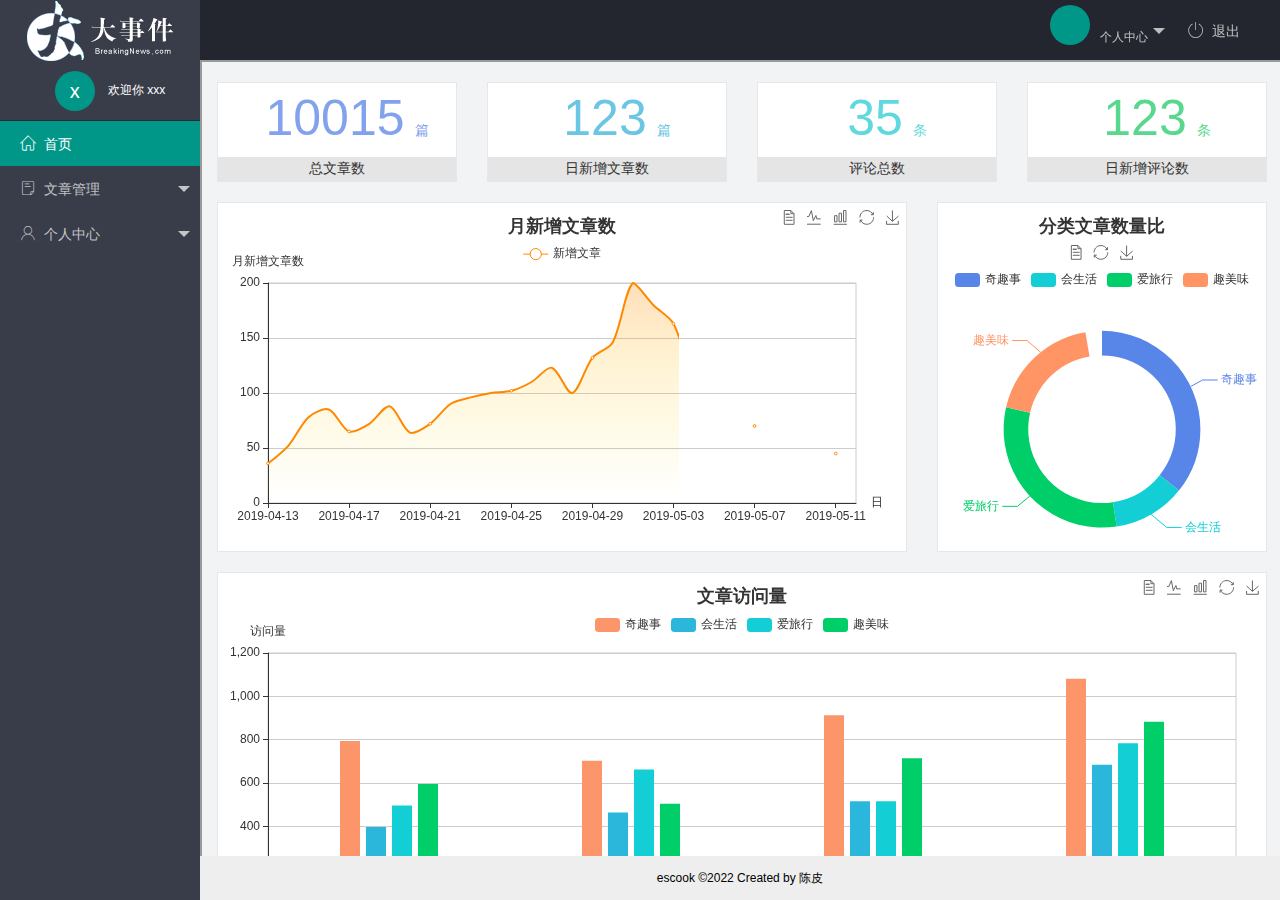
==== commit 8c1c544b: "完成了个人中心的内容" ====
--- a/index.html
+++ b/index.html
@@ -28,9 +28,9 @@
                         <span class="text-avatar"></span>个人中心
                     </a>
                     <dl class="layui-nav-child">
-                        <dd><a href="">基本资料</a></dd>
-                        <dd><a href="">更换头像</a></dd>
-                        <dd><a href="">重置密码</a></dd>
+                        <dd><a href="/user/user_info.html" target="fm">基本资料</a></dd>
+                        <dd><a href="/user/user_avatar.html" target="fm">更换头像</a></dd>
+                        <dd><a href="/user/user_pwd.html" target="fm">重置密码</a></dd>
                     </dl>
                 </li>
                 <li class="layui-nav-item">
@@ -71,9 +71,9 @@
                             <span class="iconfont icon-user"></span>个人中心
                         </a>
                         <dl class="layui-nav-child">
-                            <dd><a href="javascript:;"><i class="layui-icon layui-icon-app"></i>基本资料</a></dd>
-                            <dd><a href="javascript:;"><i class="layui-icon layui-icon-app"></i>更换头像</a></dd>
-                            <dd><a href="javascript:;"><i class="layui-icon layui-icon-app"></i>重置密码</a></dd>
+                            <dd><a href="/user/user_info.html" target="fm"><i class="layui-icon layui-icon-app"></i>基本资料</a></dd>
+                            <dd><a href="/user/user_avatar.html" target="fm"><i class="layui-icon layui-icon-app"></i>更换头像</a></dd>
+                            <dd><a href="/user/user_pwd.html" target="fm"><i class="layui-icon layui-icon-app"></i>重置密码</a></dd>
                         </dl>
                     </li>
                 </ul>
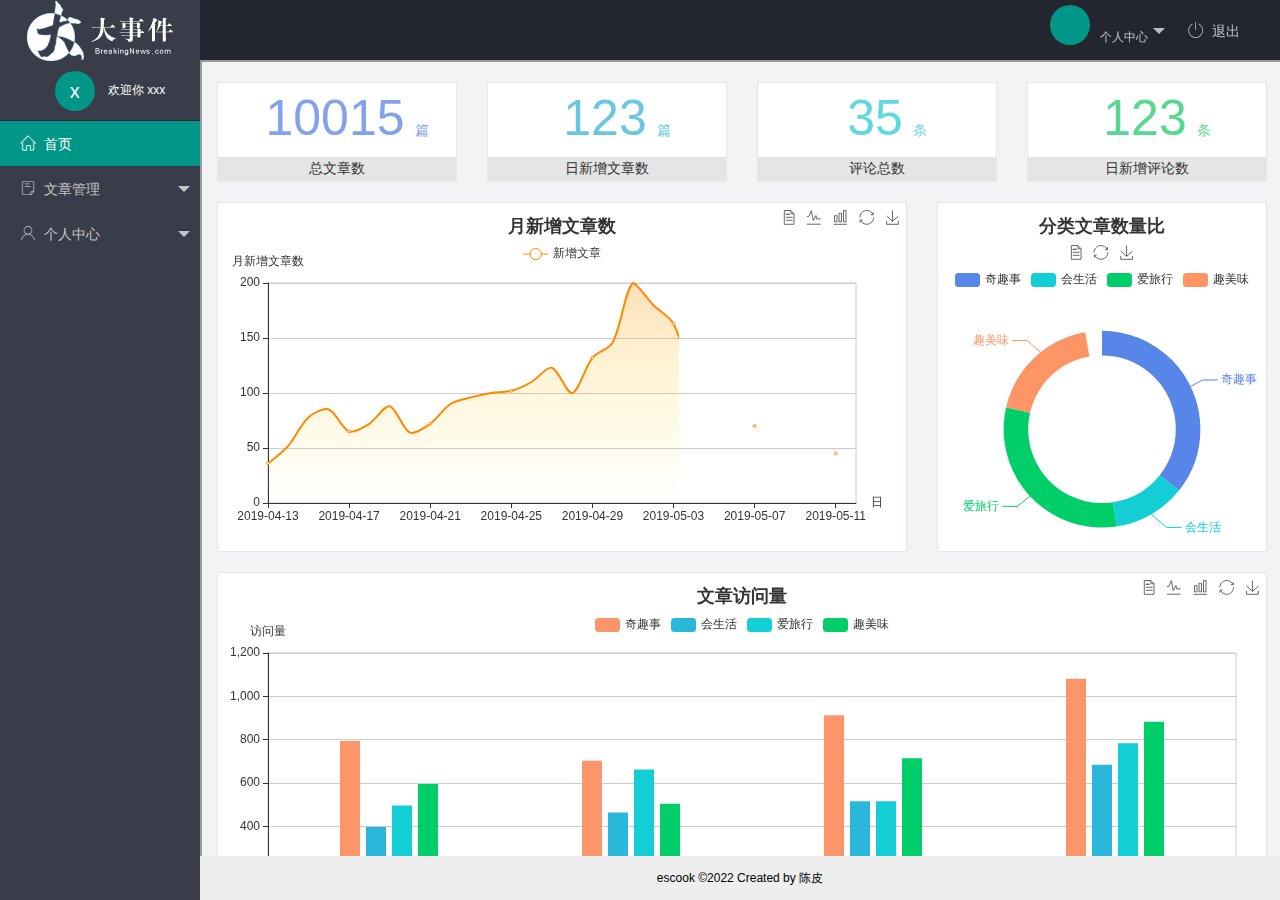
==== commit 69cdb5f3: "完成了文章管理相关功能的开发" ====
--- a/index.html
+++ b/index.html
@@ -60,9 +60,9 @@
                             <span class="iconfont icon-16"></span>文章管理
                         </a>
                         <dl class="layui-nav-child">
-                            <dd><a href="javascript:;"><i class="layui-icon layui-icon-app"></i>文章类别</a></dd>
-                            <dd><a href="javascript:;"><i class="layui-icon layui-icon-app"></i>文章列表</a></dd>
-                            <dd><a href="javascript:;"><i class="layui-icon layui-icon-app"></i>发布文章</a></dd>
+                            <dd><a href="/article/article_cate.html" target="fm"><i class="layui-icon layui-icon-app"></i>文章类别</a></dd>
+                            <dd><a href="/article/article_list.html" target="fm"><i class="layui-icon layui-icon-app"></i>文章列表</a></dd>
+                            <dd><a href="/article/article_pub.html" target="fm"><i class="layui-icon layui-icon-app"></i>发布文章</a></dd>
                         </dl>
                     </li>
                     <!--  layui-nav-itemed -->
